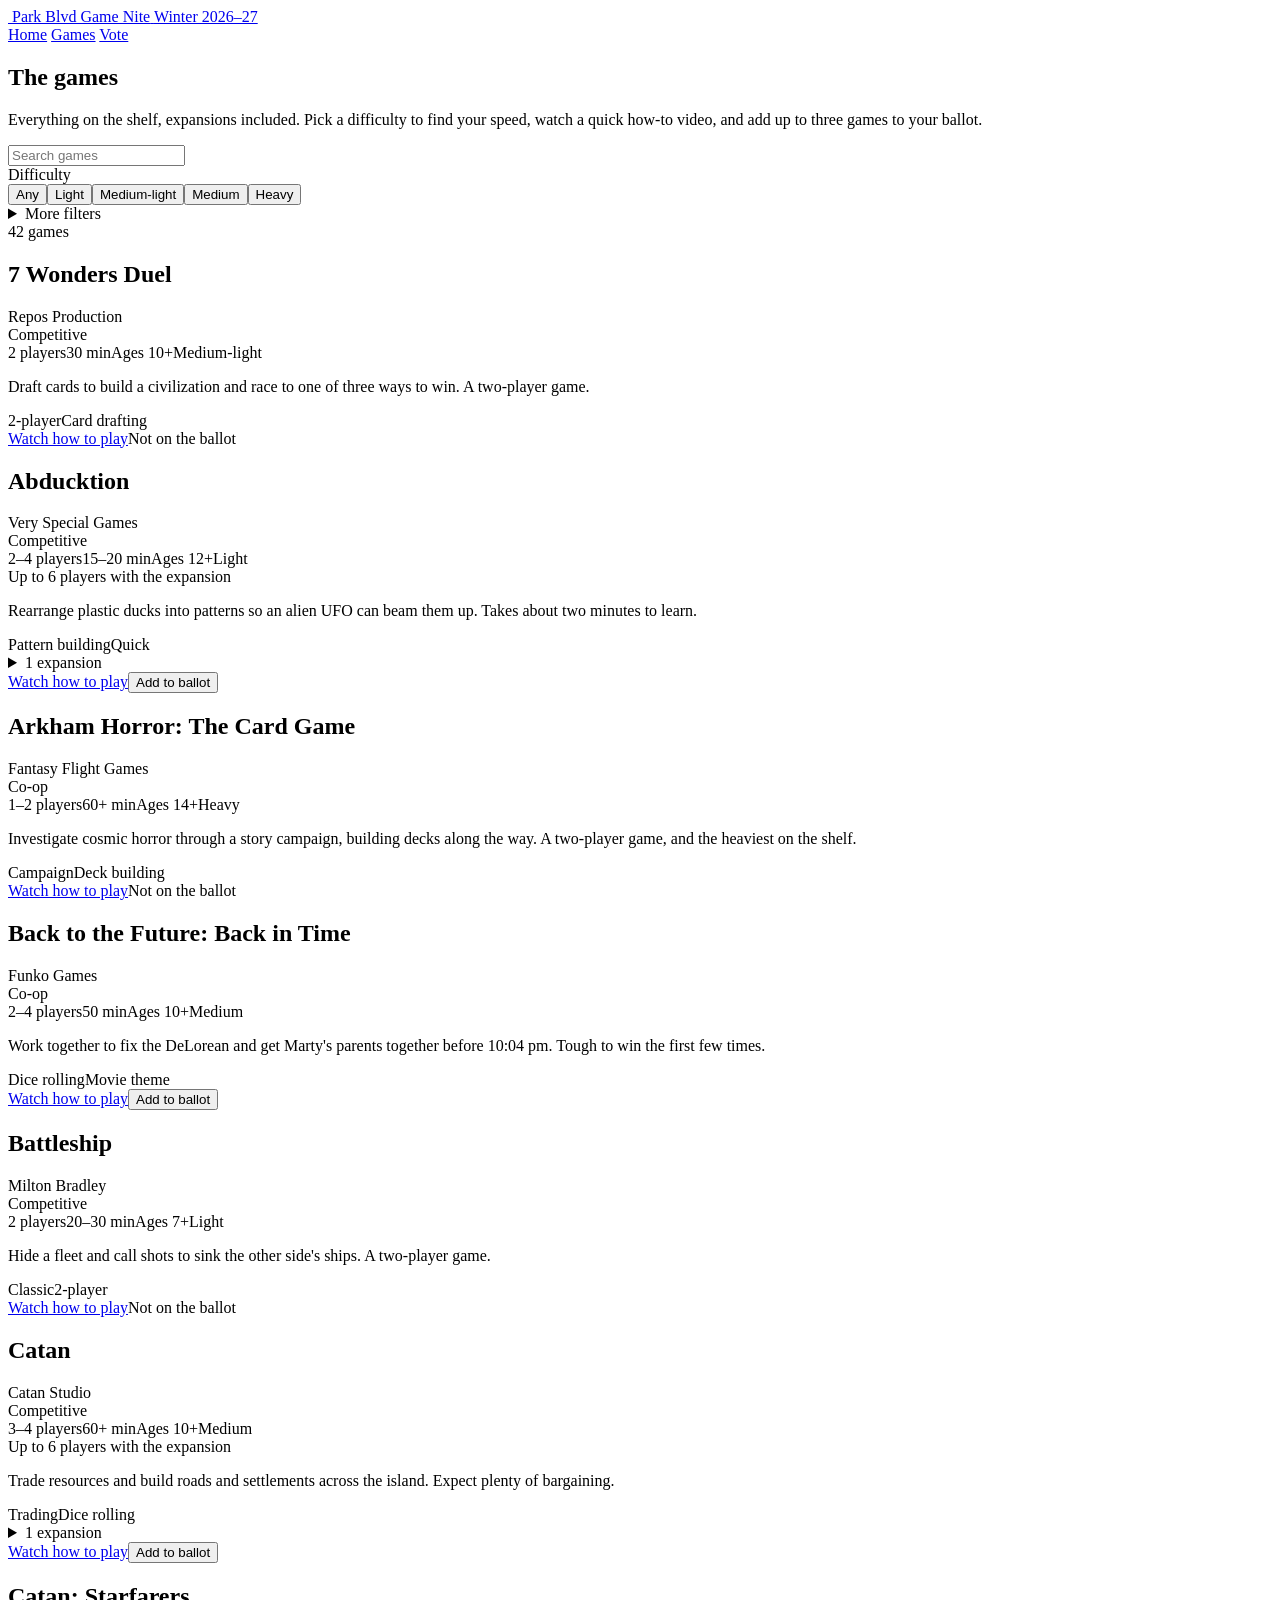
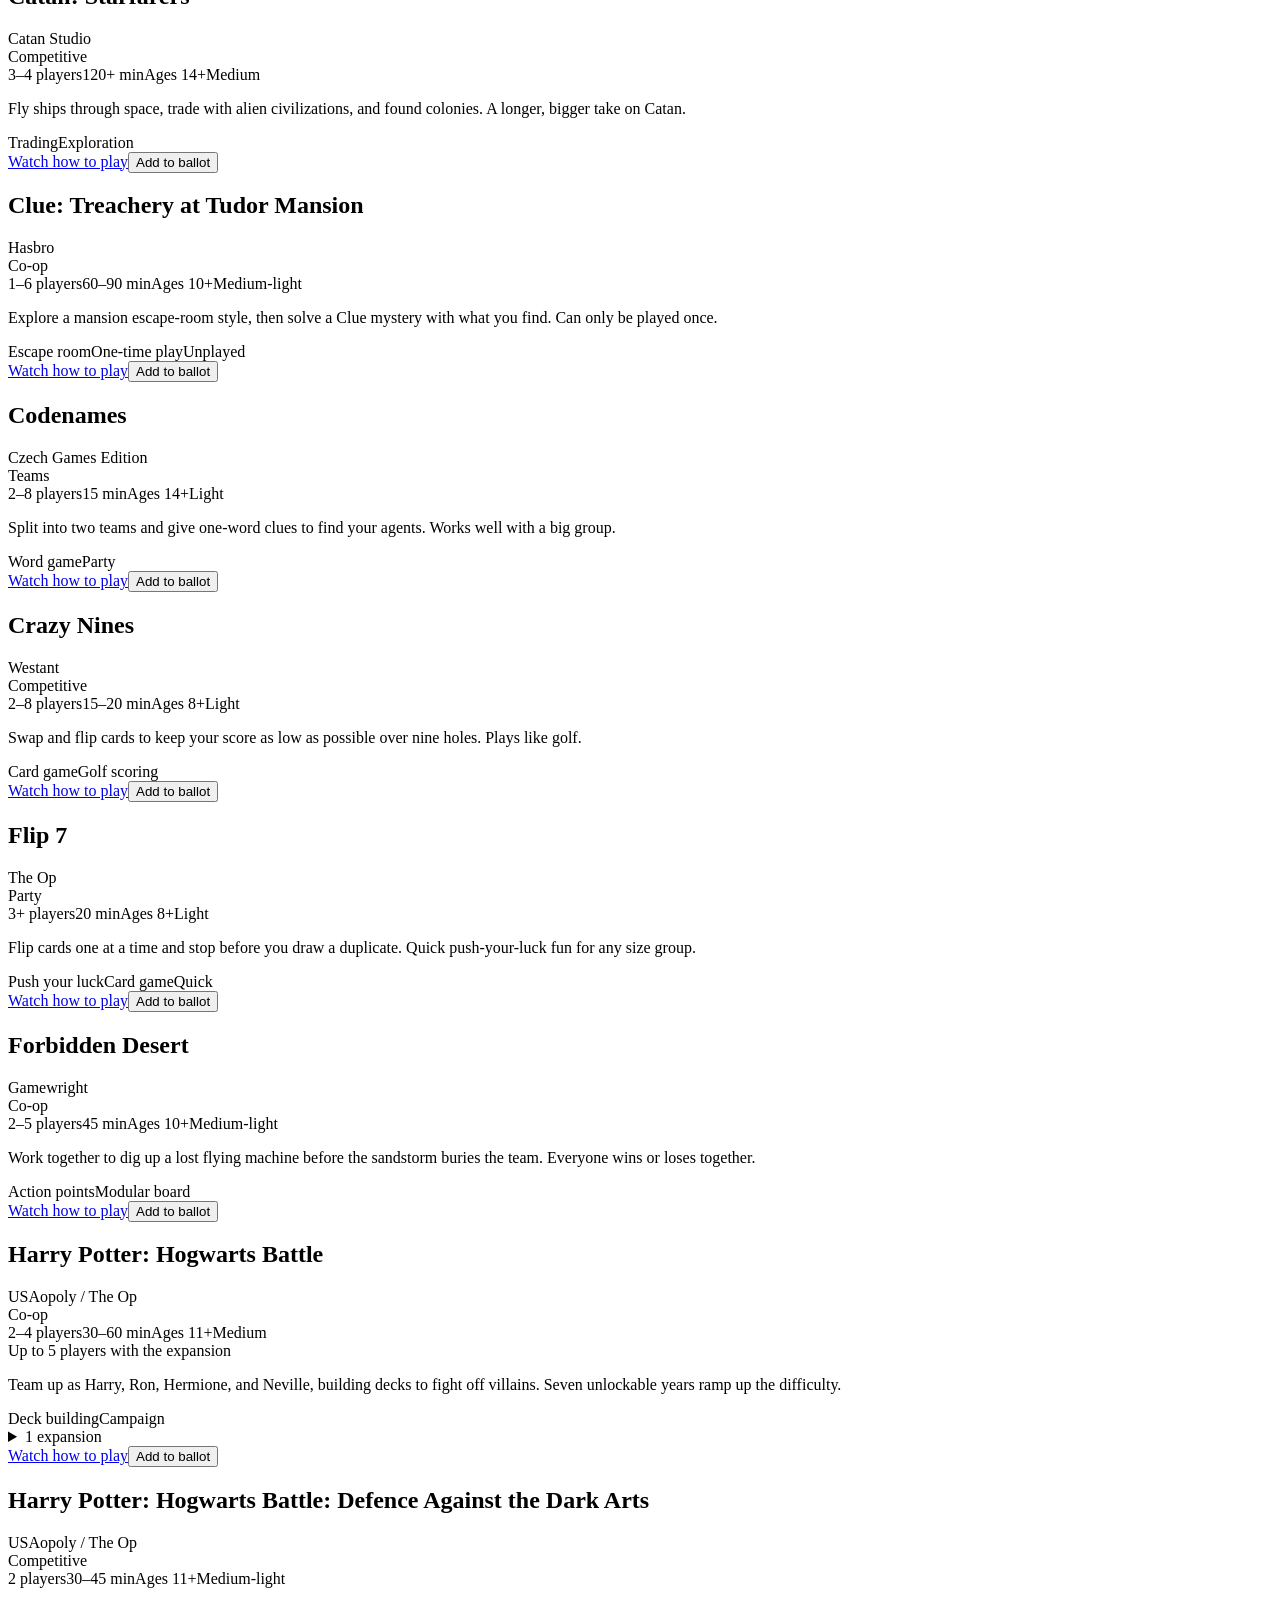
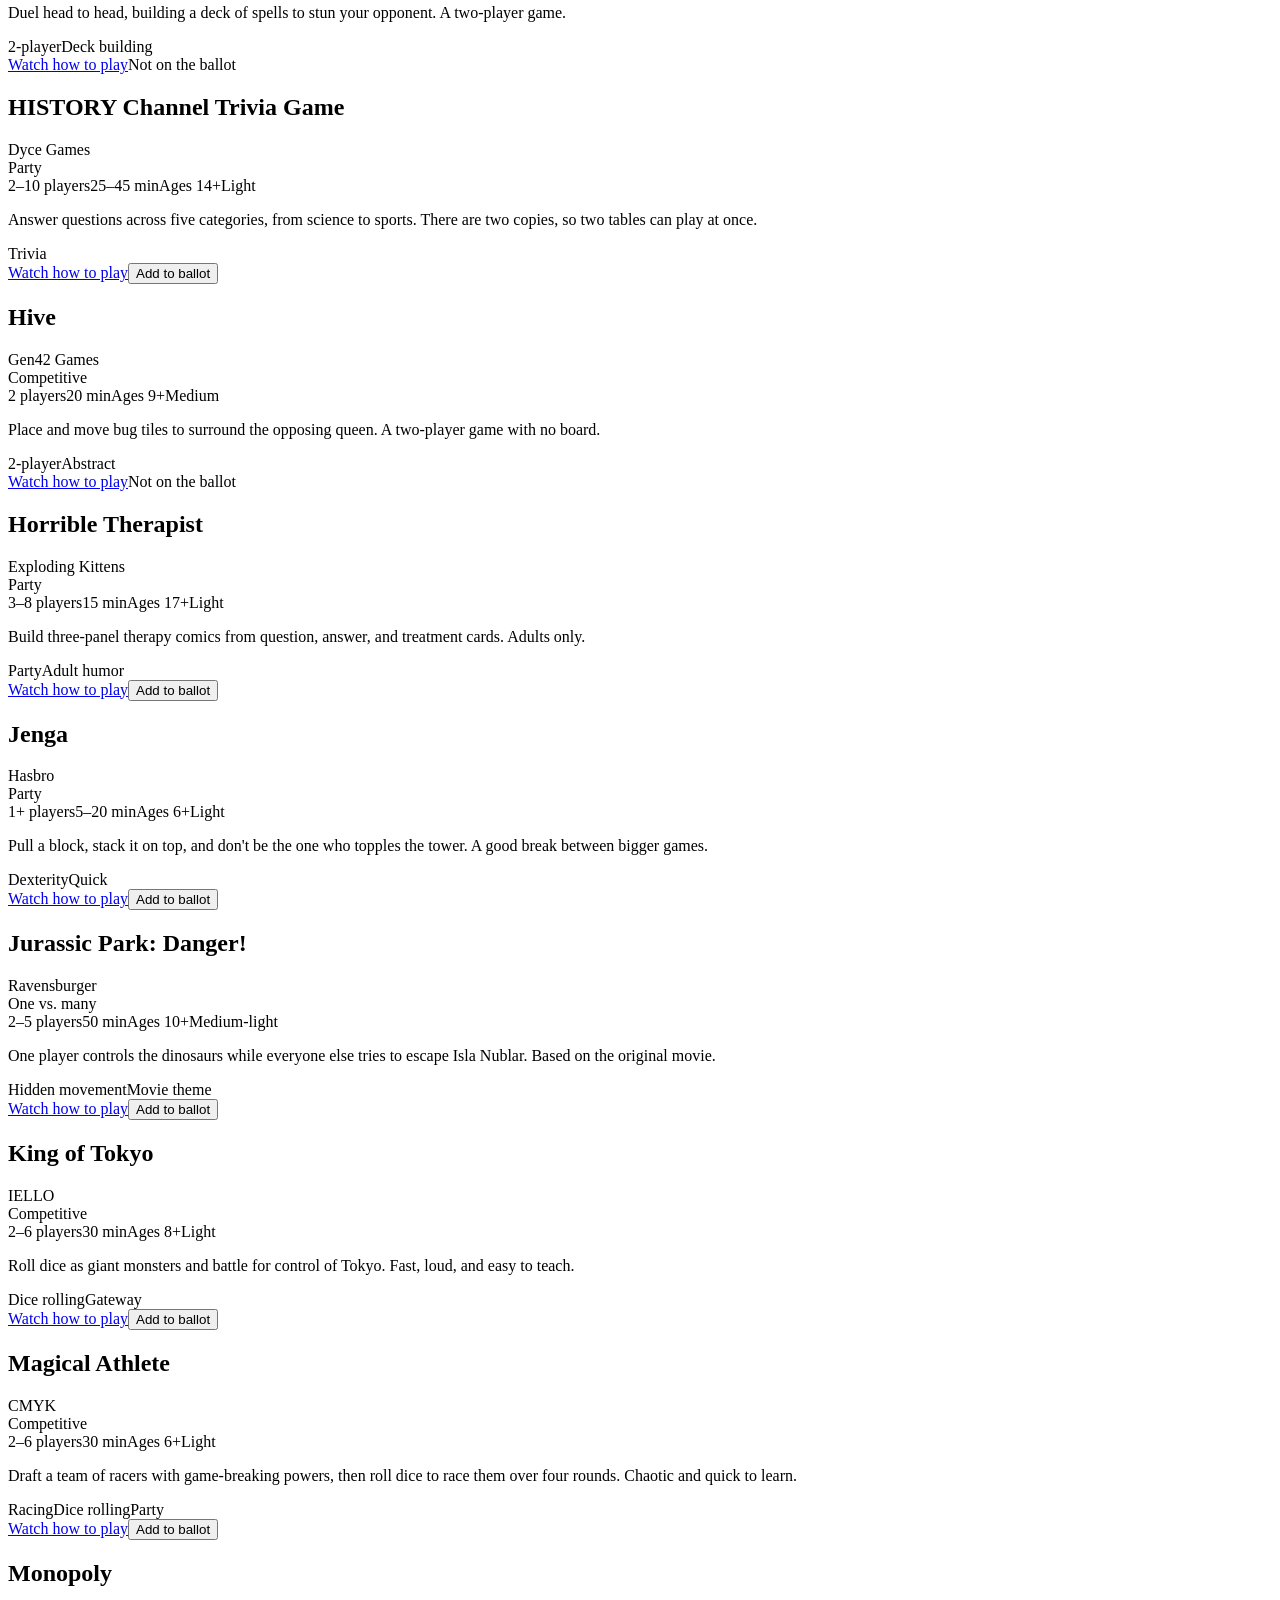
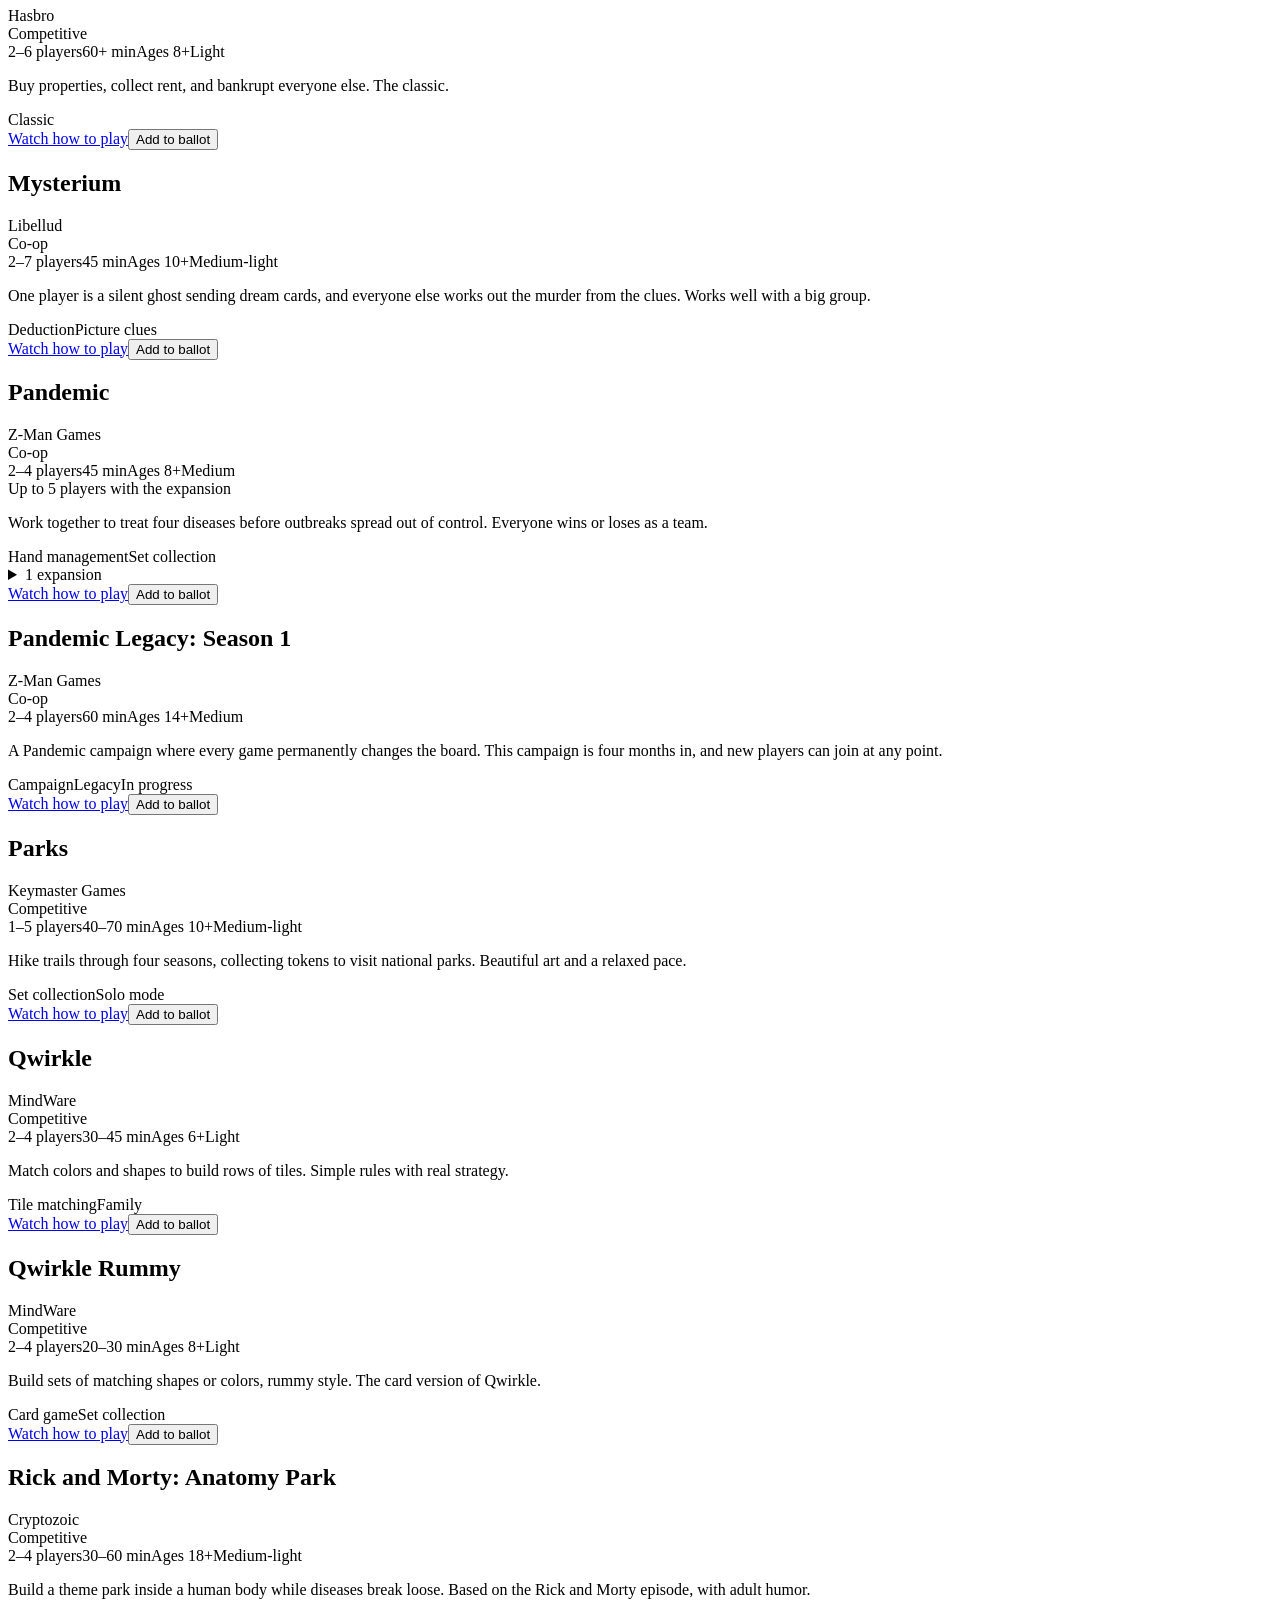
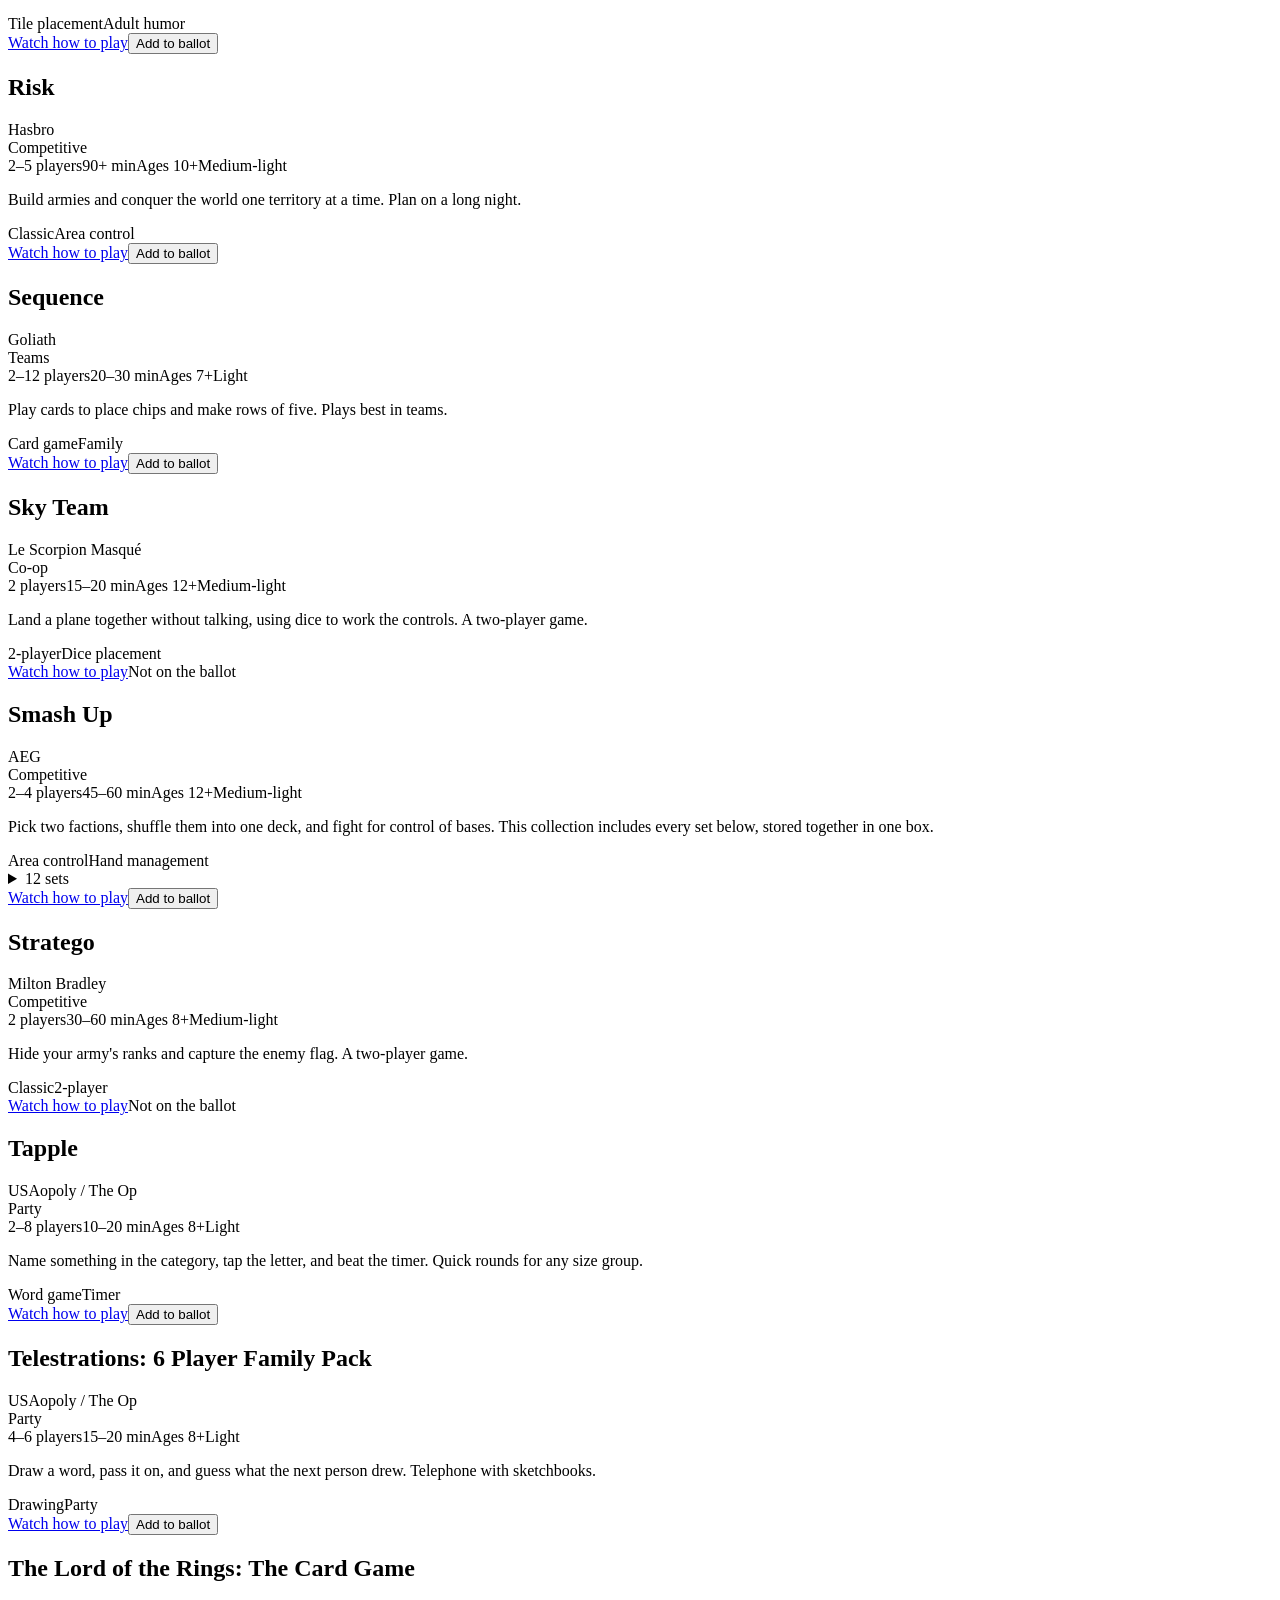
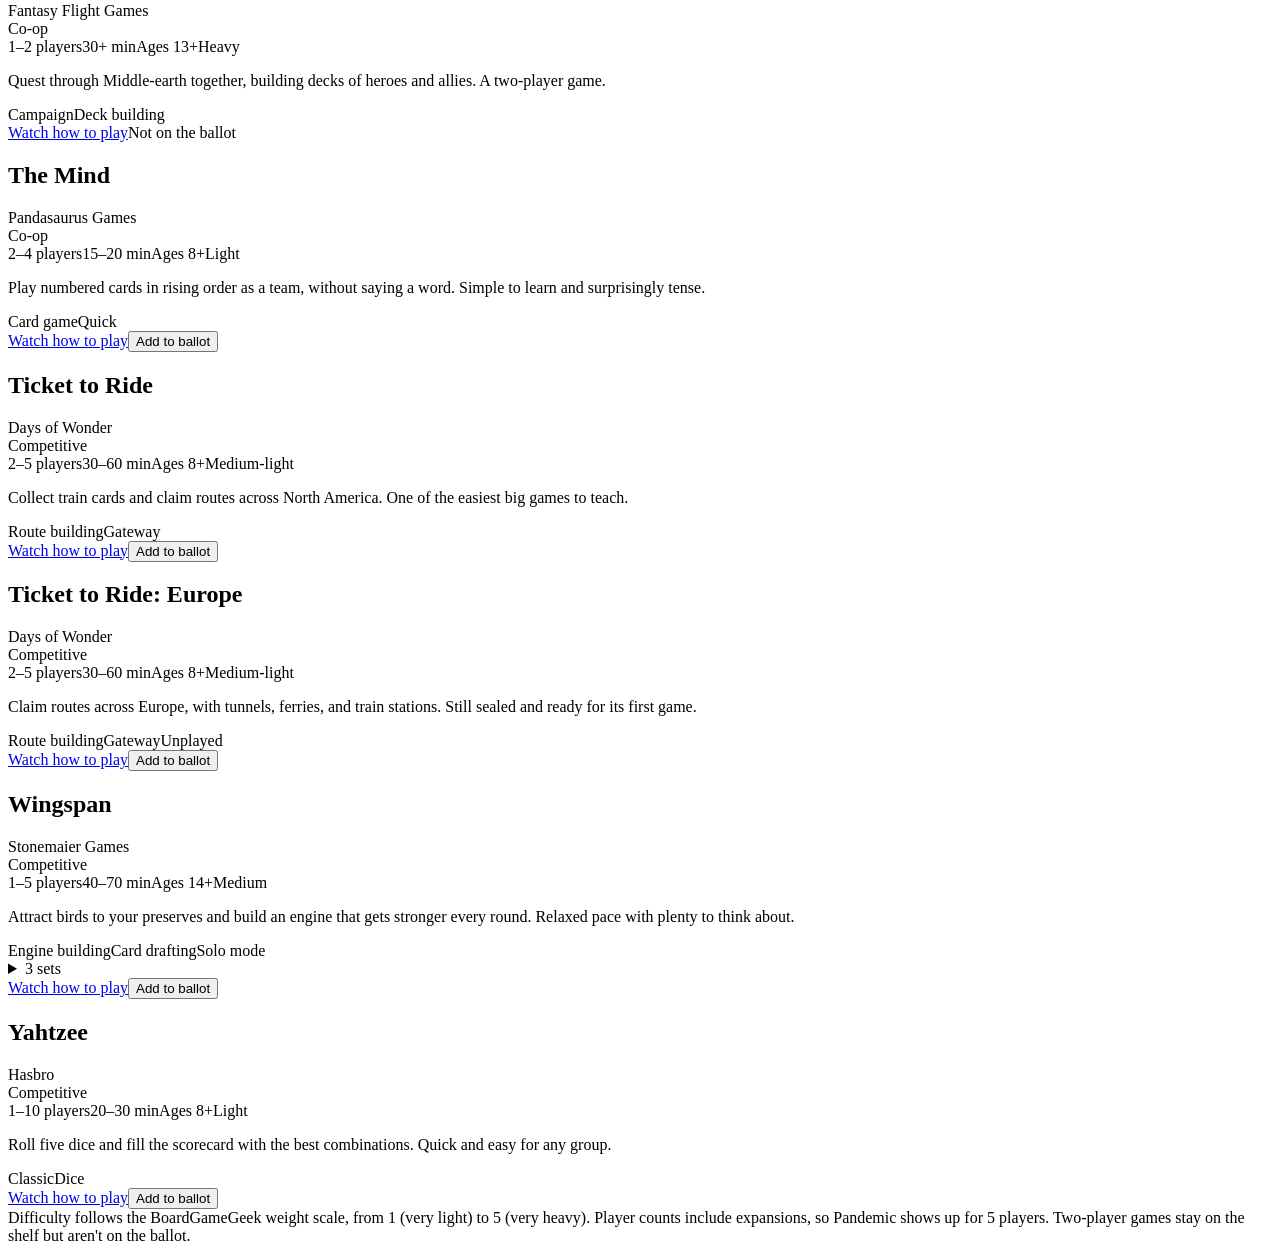
==== site/games.html @ 238a9449 "Initial commit" ====
<!doctype html>
<html lang="en">
<head>
<meta charset="utf-8">
<meta name="viewport" content="width=device-width, initial-scale=1, viewport-fit=cover">
<title>Games · Park Blvd Game Nite</title>
<meta name="description" content="Every game on the shelf, with player counts, play time and how-to videos.">
<meta name="theme-color" content="#3F3A60">
<link rel="icon" href="assets/die.svg" type="image/svg+xml">
</head>
<body>
<header class="masthead">
  <div class="masthead__inner">
    <a class="brand" href="./">
      <img class="brand__mark" src="assets/die.svg" alt="">
      <span class="brand__text">
        <span class="brand__name">Park Blvd Game Nite</span>
        <span class="brand__season" data-season></span>
      </span>
    </a>
    <nav class="tabs" aria-label="Pages">
      <a class="tab" href="./">Home</a>
      <a class="tab" href="games.html" aria-current="page">Games</a>
      <a class="tab" href="vote.html">Vote</a>
    </nav>
  </div>
</header>
<main class="main">
  <section class="intro">
    <h1>The games</h1>
    <p class="lede">Everything on the shelf, expansions included. Pick a difficulty to find your speed, watch a quick how-to video, and add up to three games to your ballot.</p>
  </section>

  <section class="filters" aria-label="Filters">
    <input id="q" type="search" placeholder="Search games" aria-label="Search games" autocomplete="off">
    <div class="chip-group">
      <span class="eyebrow">Difficulty</span>
      <div class="chip-wrap" id="fWeight"></div>
    </div>
    <details class="more" id="more">
      <summary id="moreLabel">More filters</summary>
      <div class="more__body">
        <div class="chip-group"><span class="eyebrow">Players</span><div class="chip-wrap" id="fPlayers"></div></div>
        <div class="chip-group"><span class="eyebrow">Time</span><div class="chip-wrap" id="fTime"></div></div>
        <div class="chip-group"><span class="eyebrow">Style</span><div class="chip-wrap" id="fStyle"></div></div>
      </div>
    </details>
    <div class="count-row">
      <span class="count" id="count" aria-live="polite"></span>
      <button type="button" class="text-link" id="clear" hidden>Clear filters</button>
    </div>
  </section>

  <section class="list" id="list" aria-label="Games"><p class="empty">Loading the shelf…</p></section>

  <footer class="foot">Difficulty follows the BoardGameGeek weight scale, from 1 (very light) to 5 (very heavy). Player counts include expansions, so Pandemic shows up for 5 players. Two-player games stay on the shelf but aren't on the ballot.</footer>
</main>
<div class="tray" id="tray" hidden>
  <div class="tray__inner">
    <span class="tray__text" id="trayText"></span>
    <a class="btn btn--small" href="vote.html">Finish ballot</a>
  </div>
</div>
<script src="assets/config.js"></script>
<script src="assets/common.js"></script>
<script src="assets/games.js"></script>
</body>
</html>
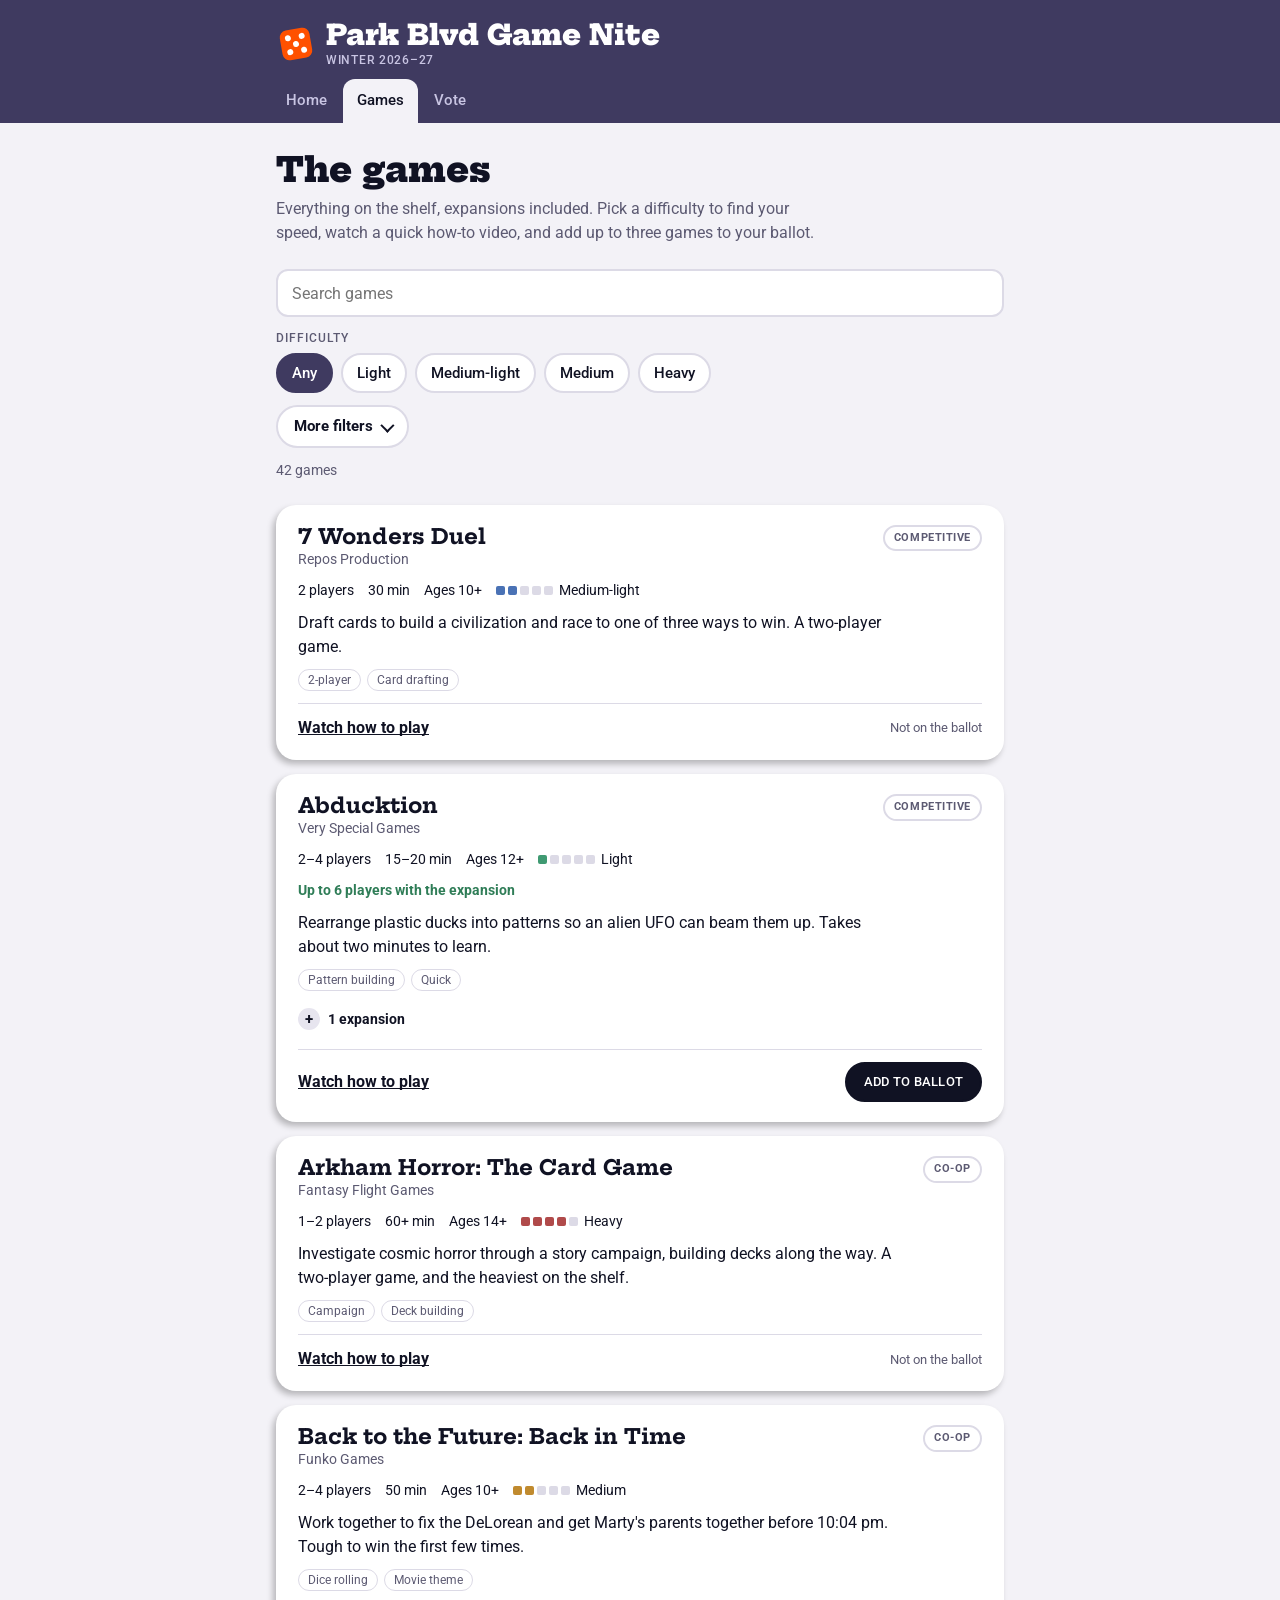
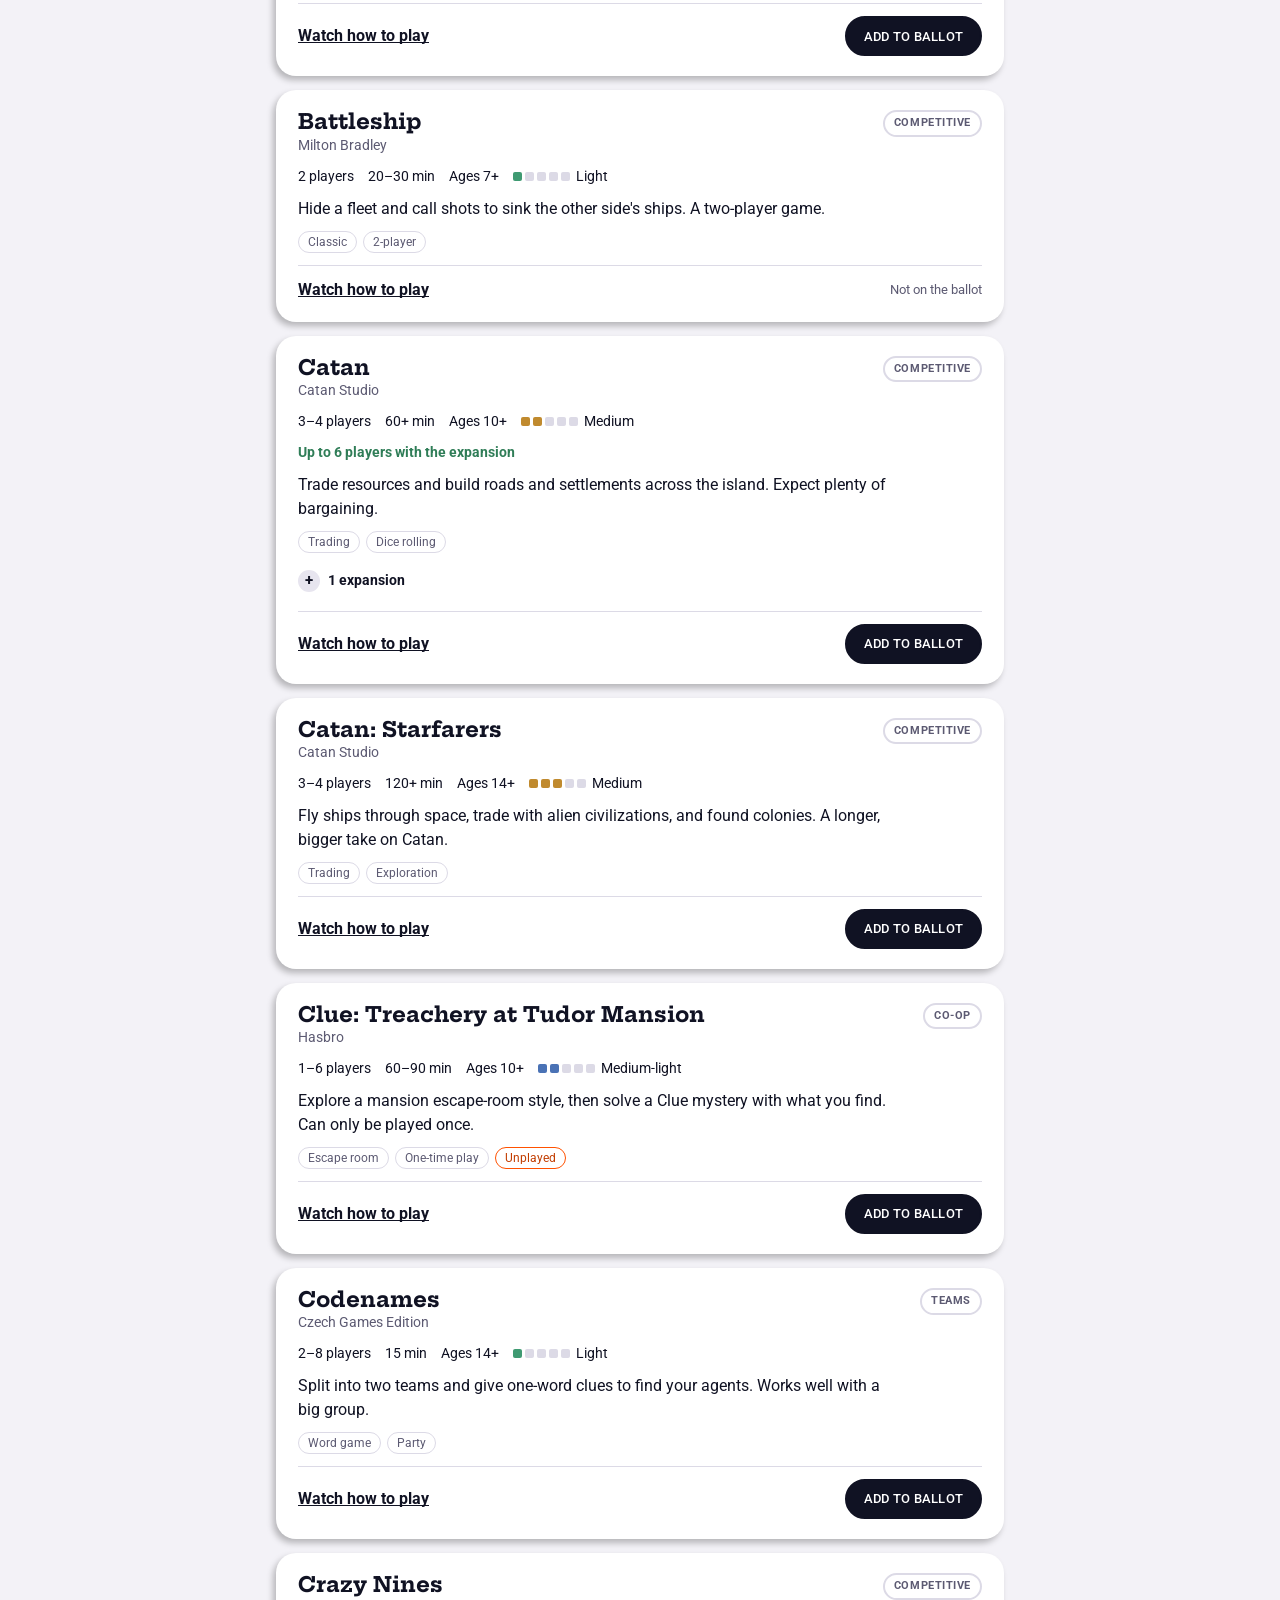
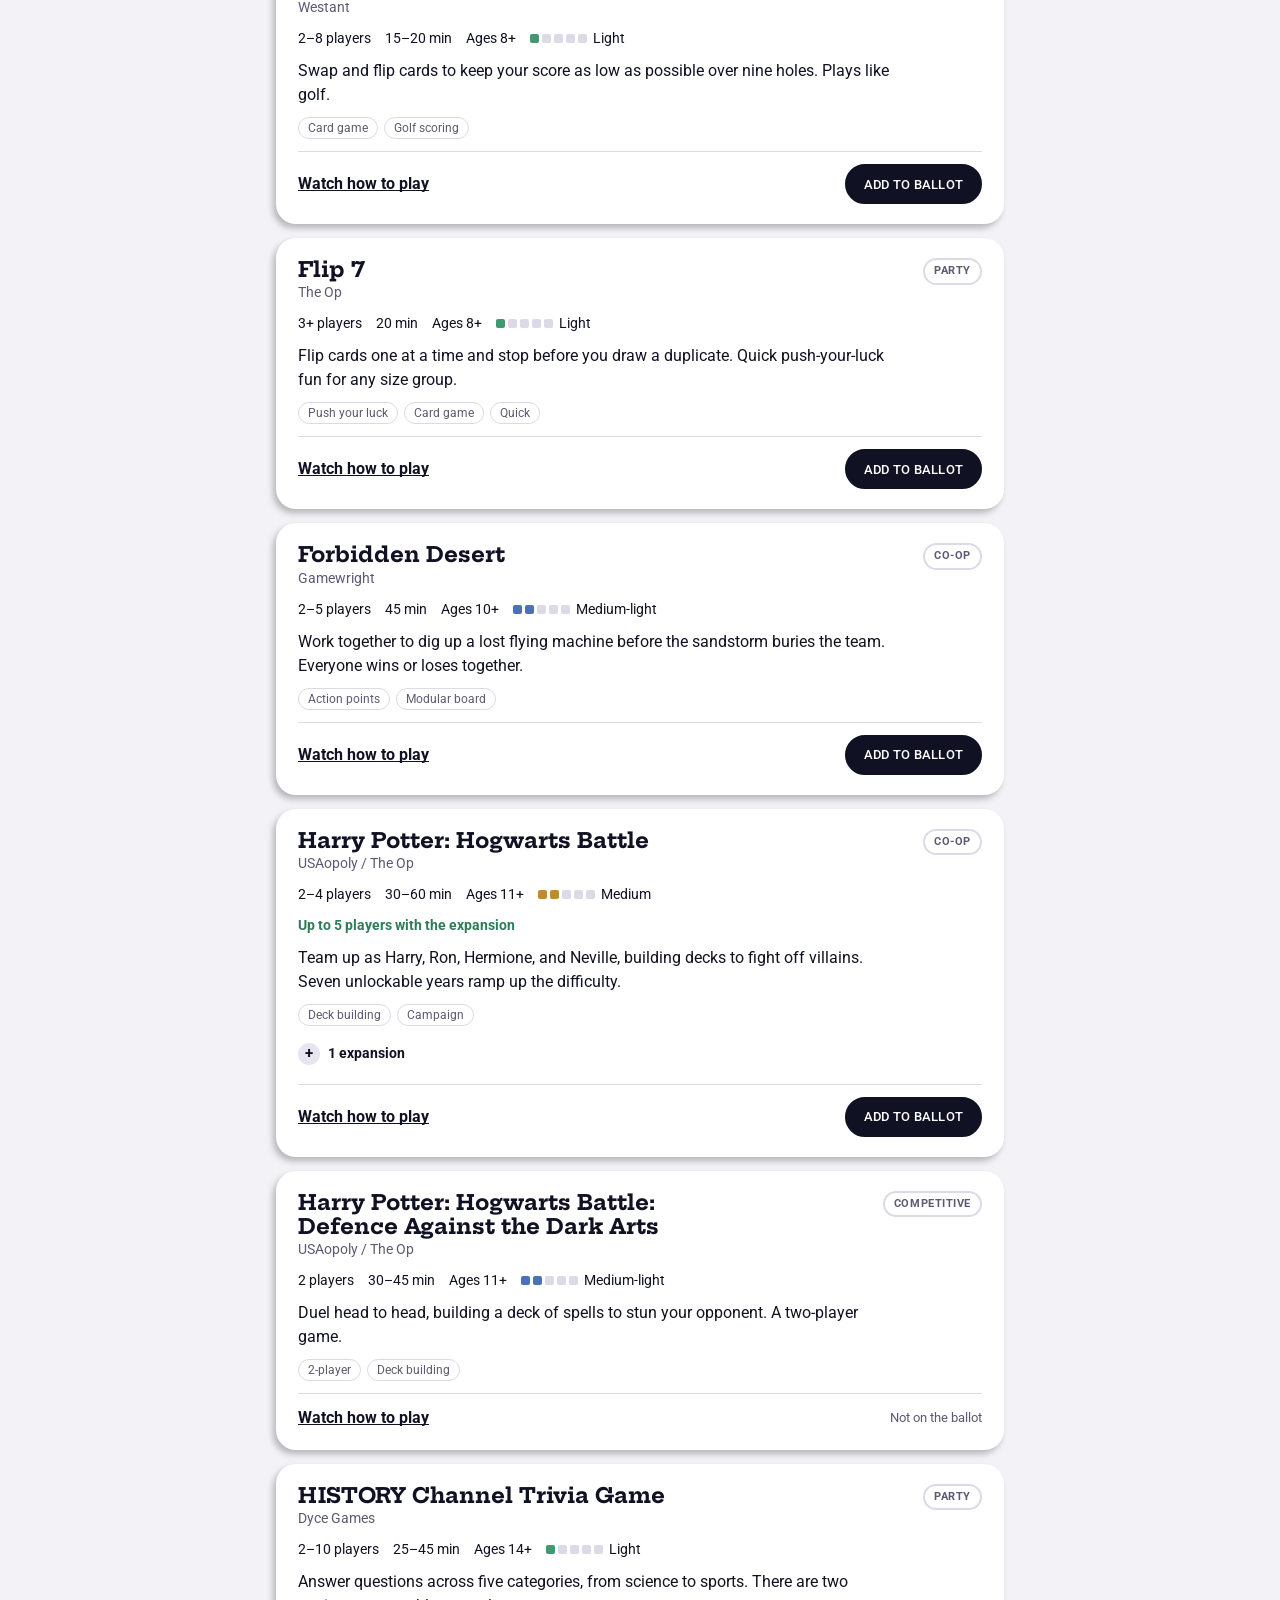
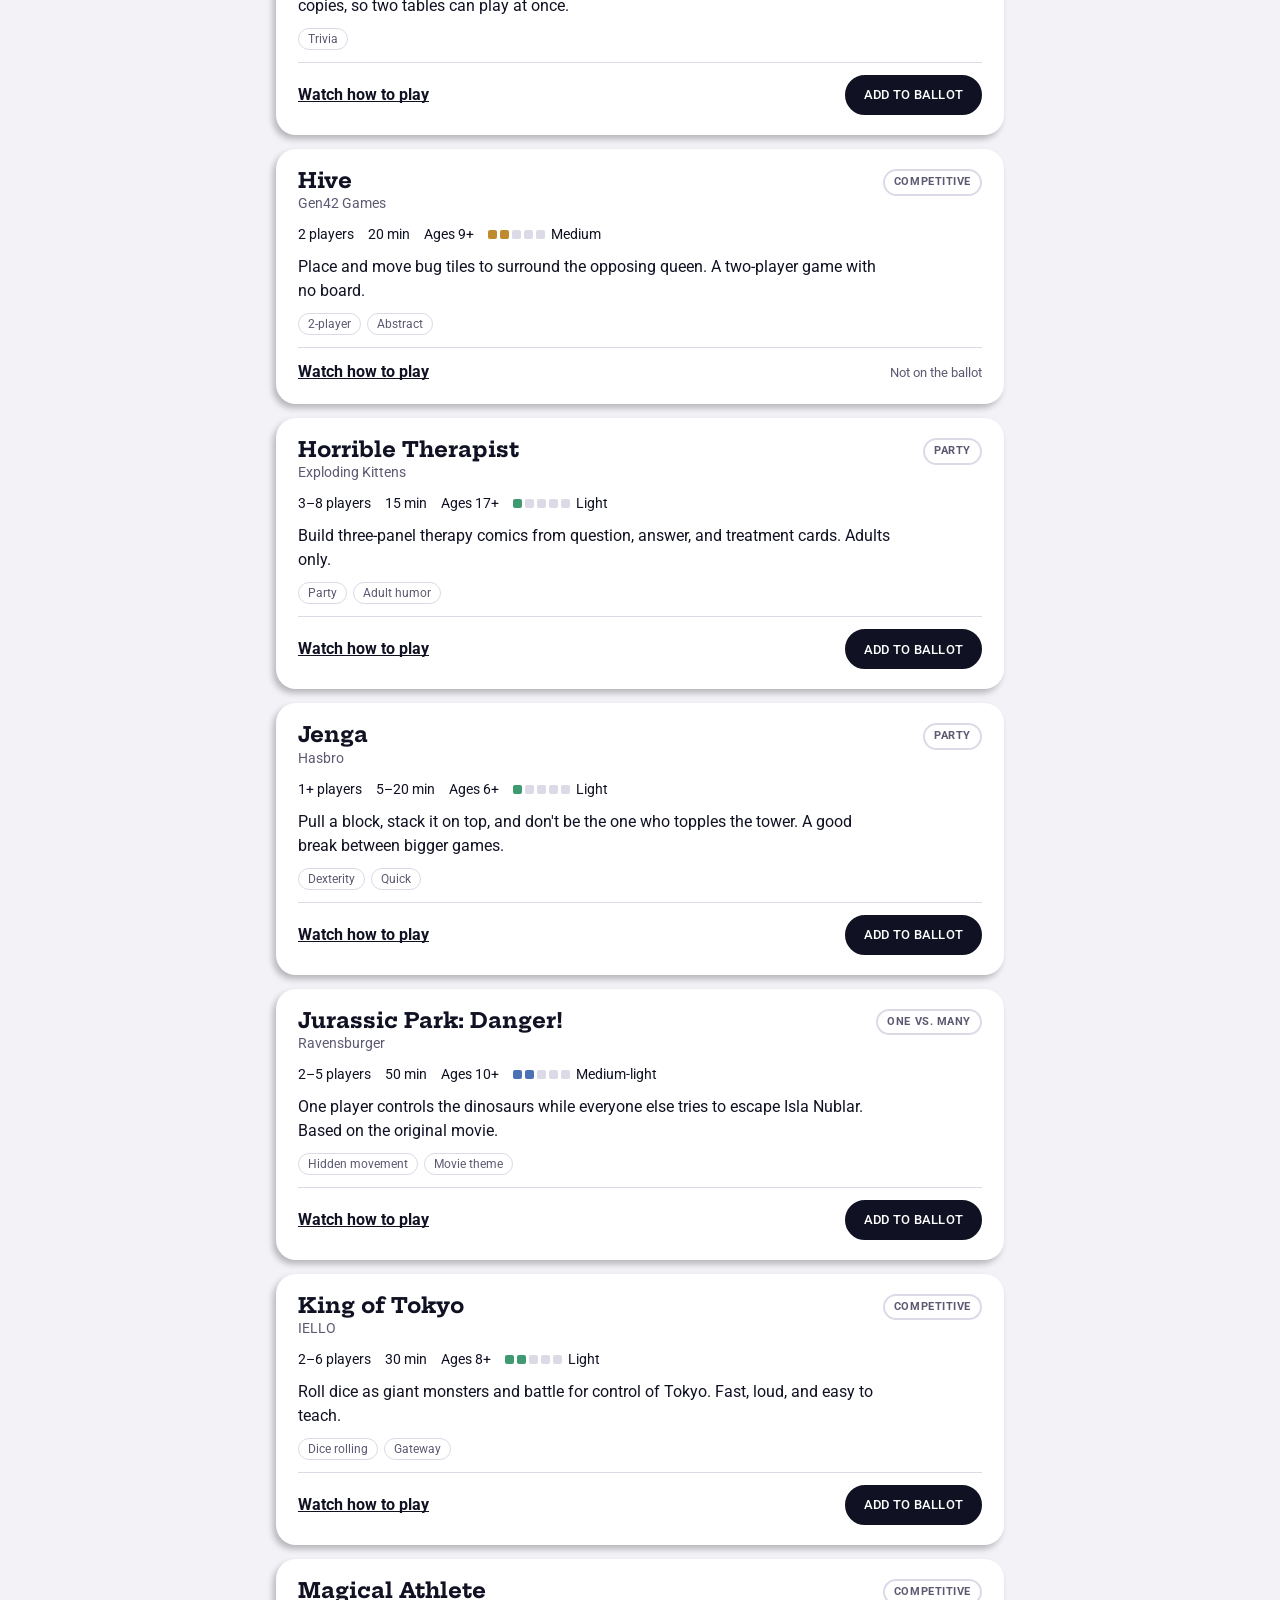
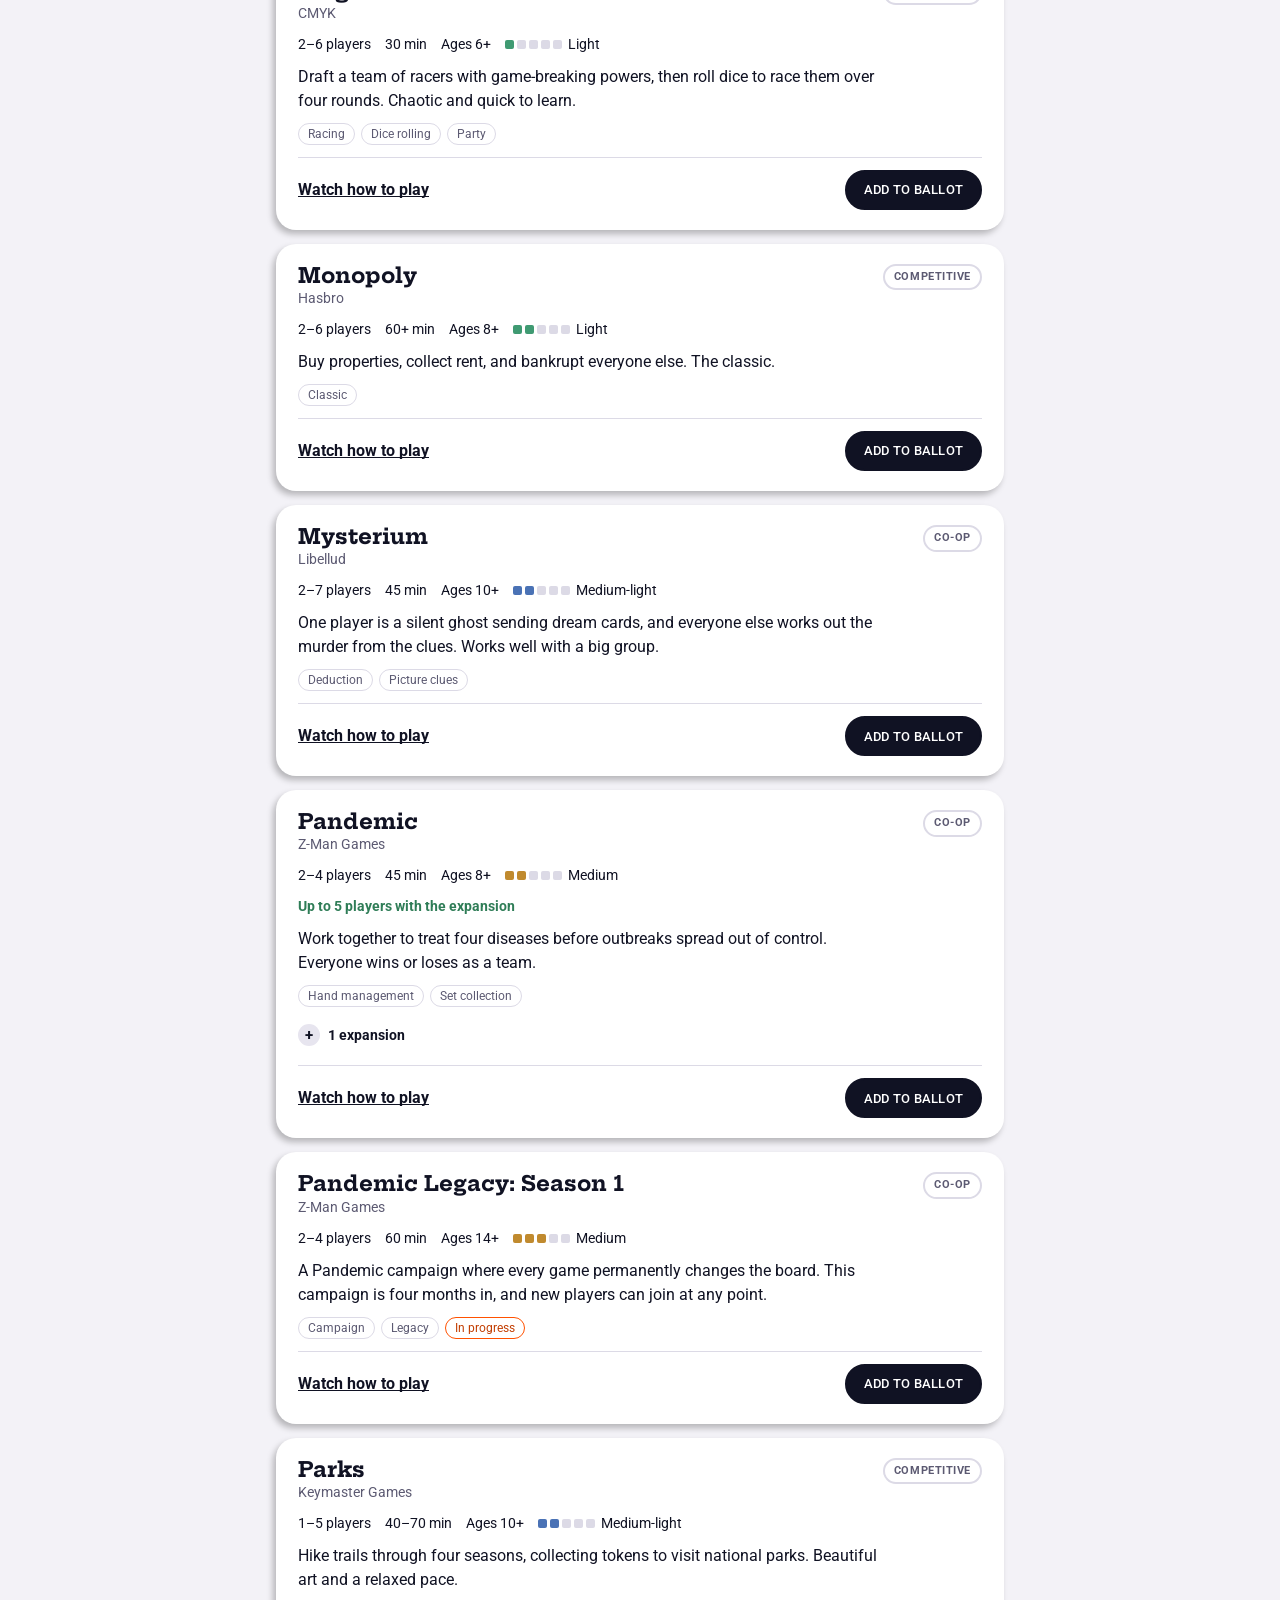
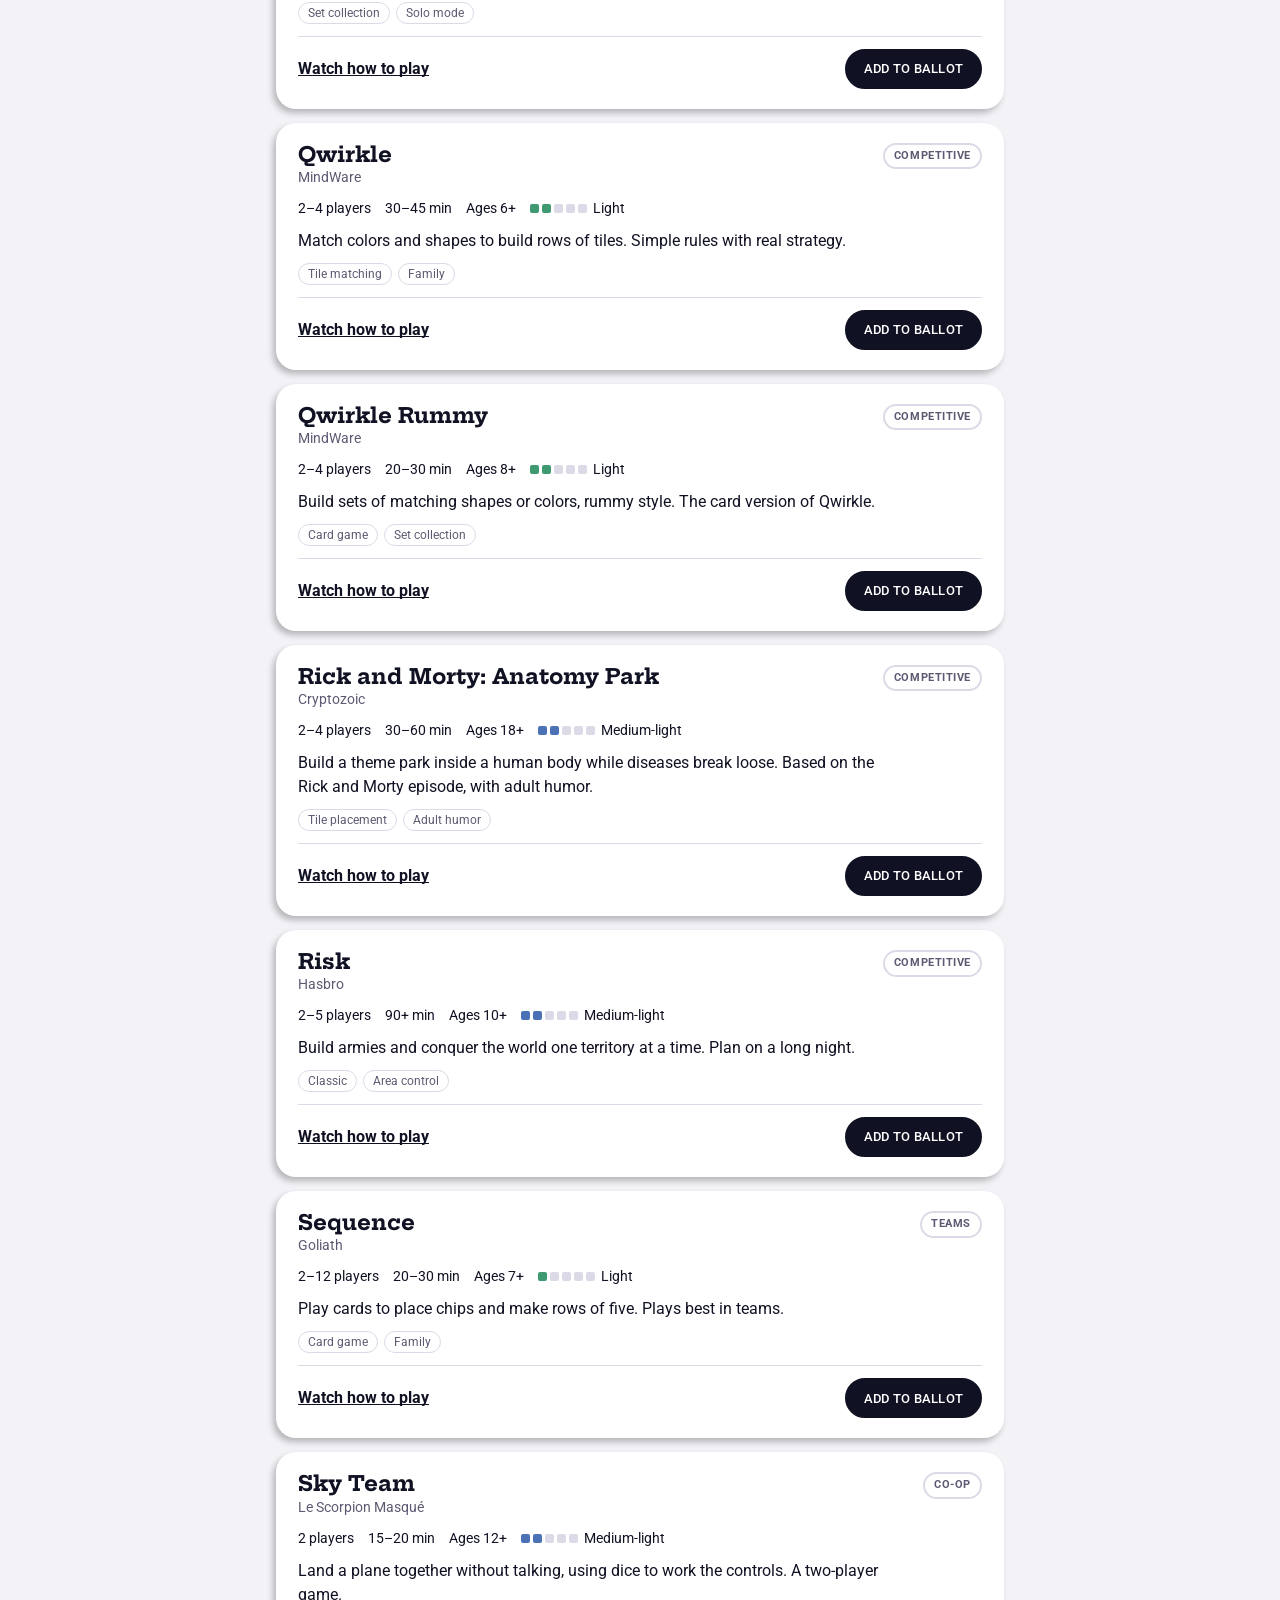
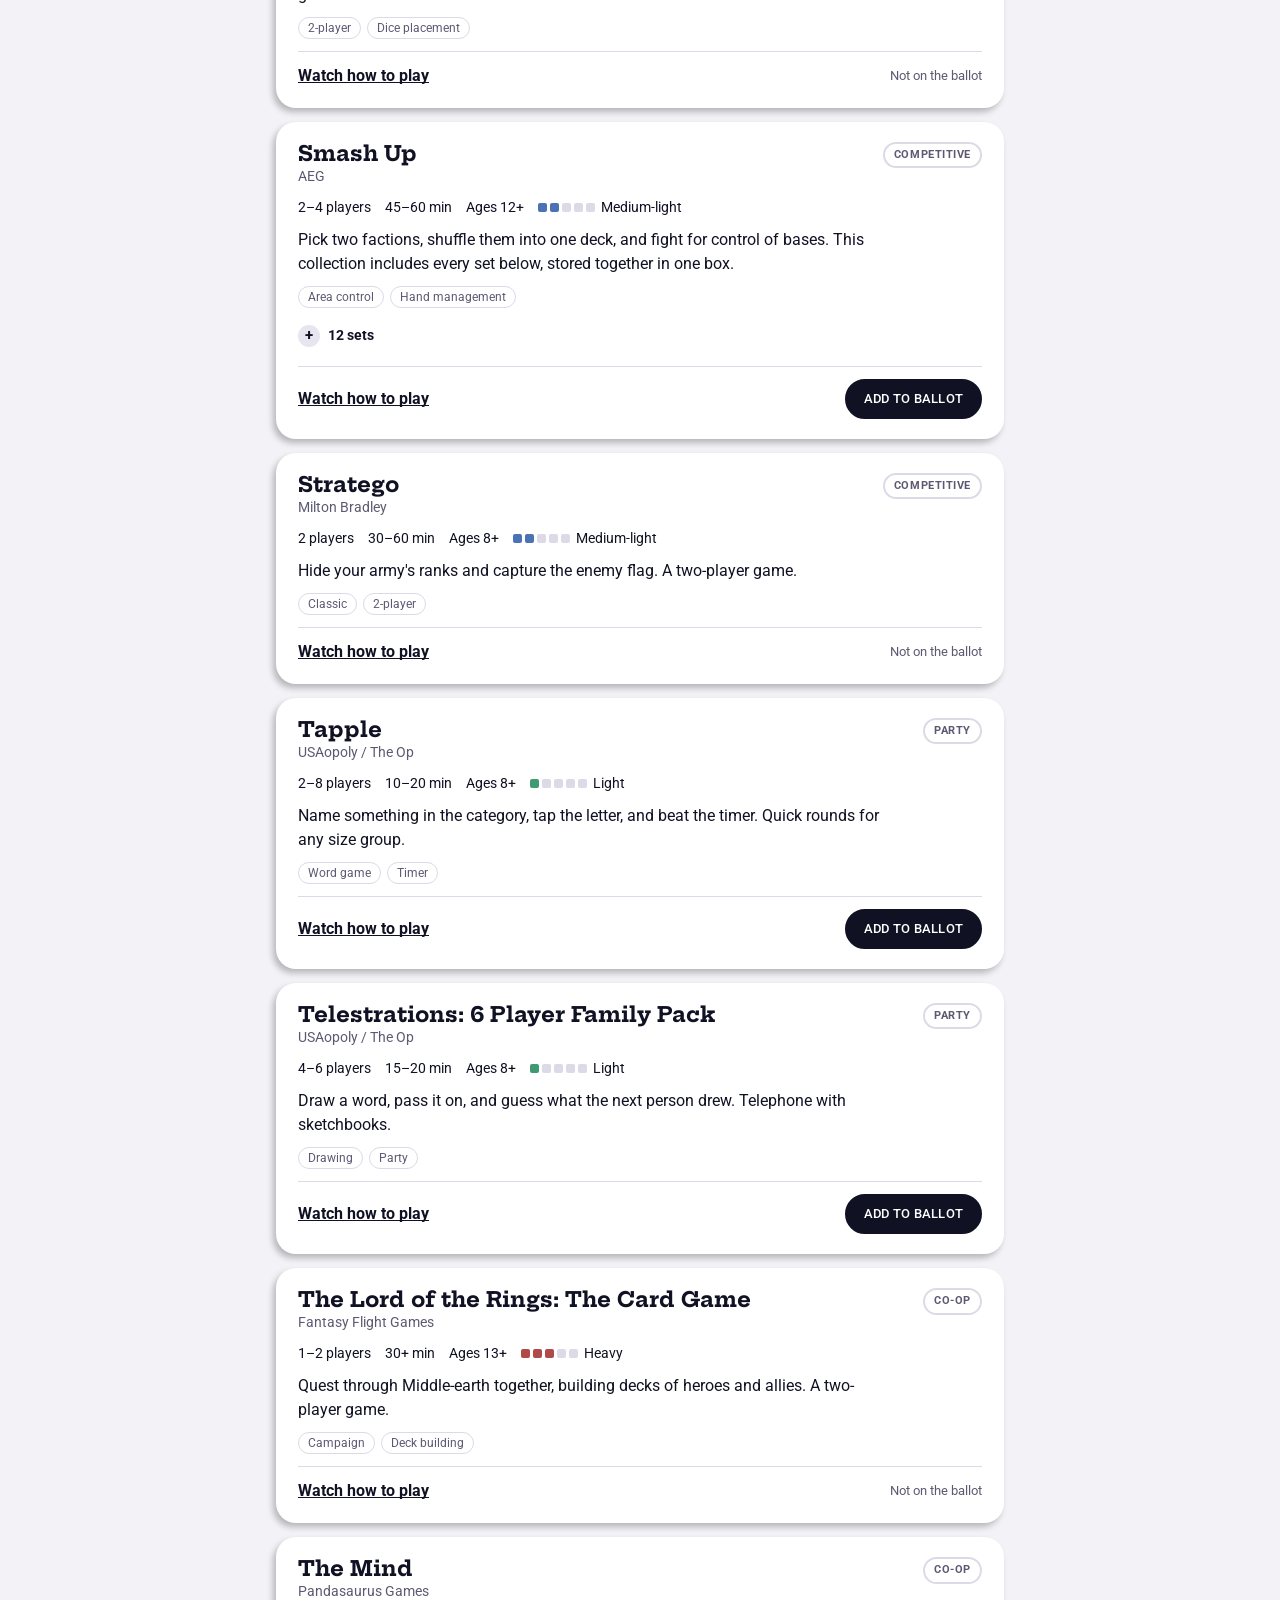
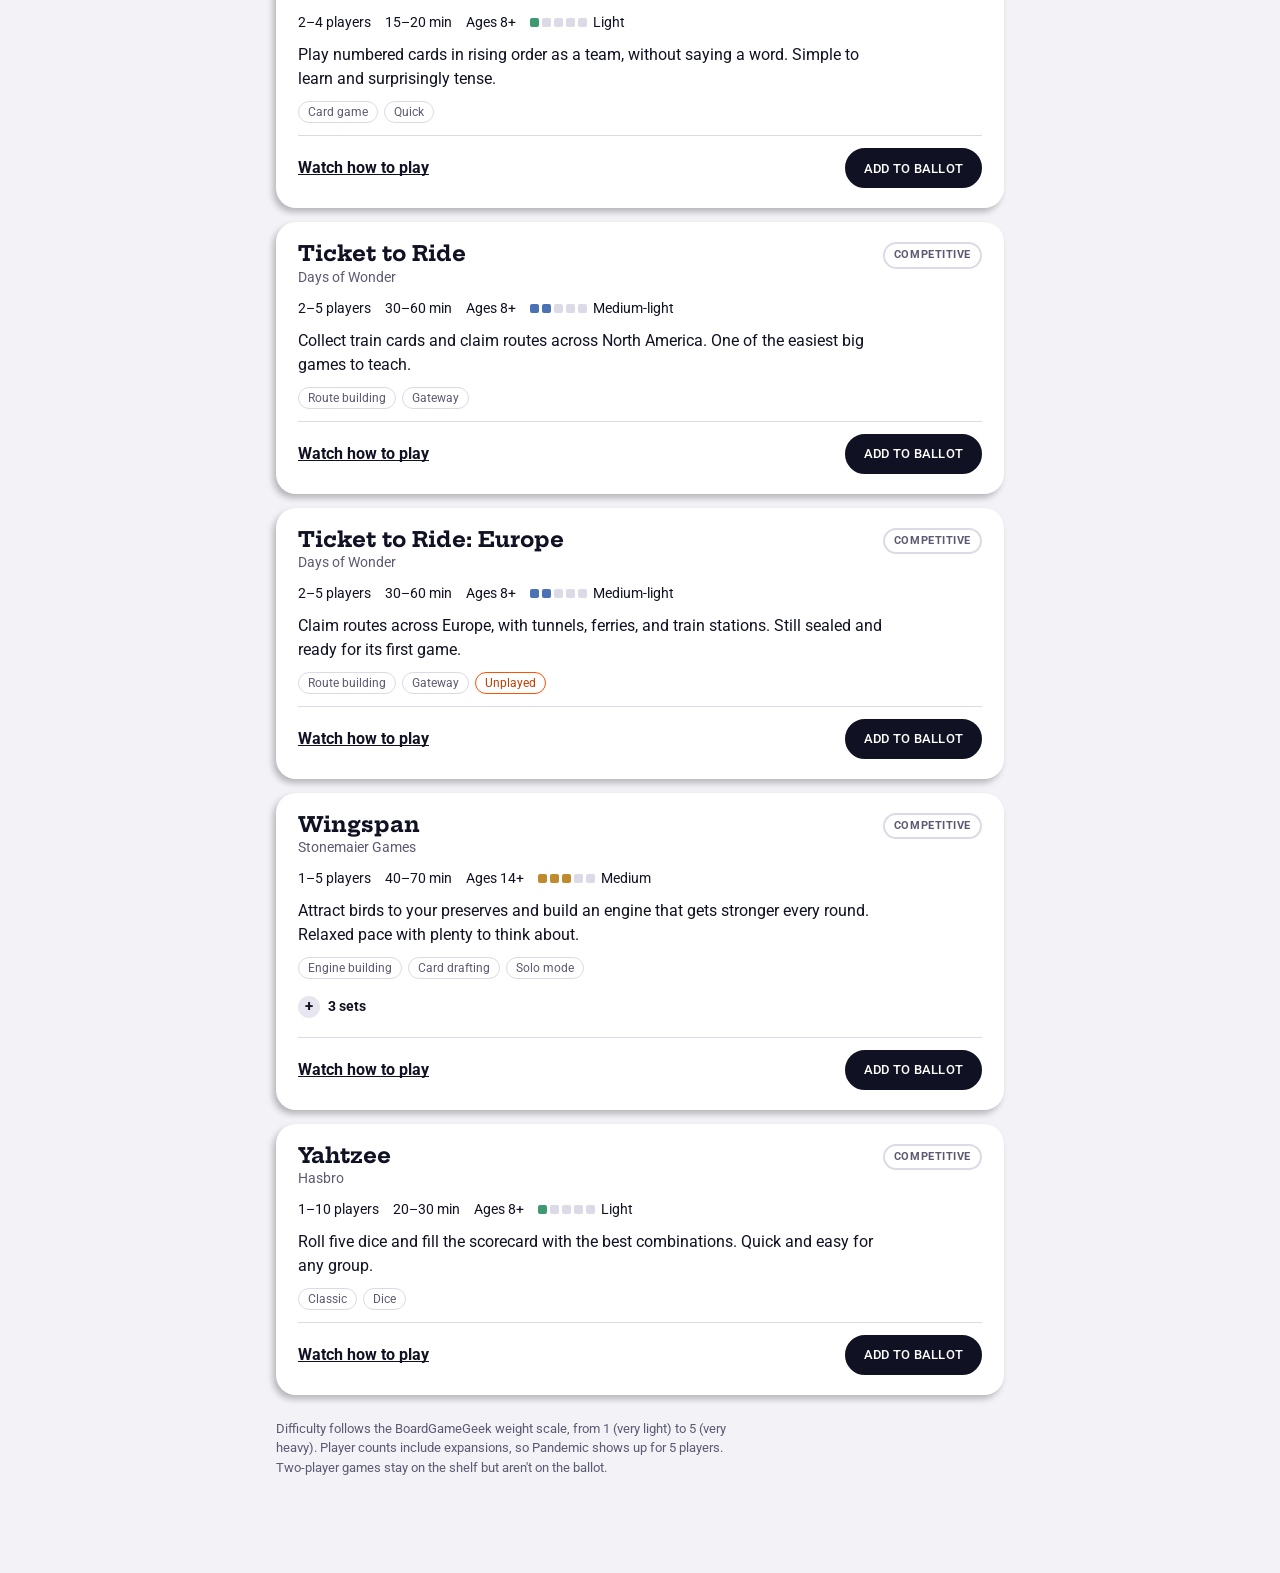
==== commit a0ec03e4: "Add styling" ====
--- a/site/games.html
+++ b/site/games.html
@@ -7,6 +7,10 @@
 <meta name="description" content="Every game on the shelf, with player counts, play time and how-to videos.">
 <meta name="theme-color" content="#3F3A60">
 <link rel="icon" href="assets/die.svg" type="image/svg+xml">
+<link rel="preconnect" href="https://fonts.googleapis.com">
+<link rel="preconnect" href="https://fonts.gstatic.com" crossorigin>
+<link rel="stylesheet" href="https://fonts.googleapis.com/css2?family=Hepta+Slab:wght@700;800&family=Roboto:wght@400;500;700&display=swap">
+<link rel="stylesheet" href="assets/styles.css">
 </head>
 <body>
 <header class="masthead">
--- a/site/assets/styles.css
+++ b/site/assets/styles.css
@@ -0,0 +1,360 @@
+/* Park Blvd Game Nite
+   Colors loosely based on BoardGameGeek. Buttons, links and cards match the CL site. */
+:root {
+  --page: #F3F2F7;
+  --surface: #FFFFFF;
+  --ink: #101223;
+  --muted: #5C5A72;
+  --line: #DCDAE6;
+  --band: #3F3A60;
+  --band-ink: #FFFFFF;
+  --band-muted: #C9C5E3;
+  --orange: #FF5100;
+  --orange-text: #C23D00;
+  --orange-soft: #FFE6DA;
+  --chip-on: #3F3A60;
+  --chip-on-ink: #FFFFFF;
+  --icon-btn: #7C7E8A;
+  --icon-btn-hover: #6B6D7A;
+  --bar: #3F3A60;
+  --bar-track: #E7E5EF;
+  --good: #2F7D57;
+  --good-soft: #E1F2E8;
+  --pip-off: #DCDAE6;
+  --w1: #3F9A72; --w2: #4A72B5; --w3: #C08A2E; --w4: #B04A4A;
+  --shadow: -3px 4px 6px 0px rgba(0, 0, 0, 0.25);
+
+  --display: "Hepta Slab", Rockwell, "Roboto Slab", Georgia, serif;
+  --body: Roboto, "Helvetica Neue", Arial, sans-serif;
+}
+@media (prefers-color-scheme: dark) {
+  :root:not([data-theme="light"]) {
+    --page: #121120; --surface: #1C1A2E; --ink: #ECEAF5; --muted: #A4A1BC; --line: #302D48;
+    --band: #26223F; --band-ink: #FFFFFF; --band-muted: #AFAAD2;
+    --orange: #FF6A26; --orange-text: #FF8F5C; --orange-soft: #3A2116;
+    --chip-on: #6D64B0; --chip-on-ink: #FFFFFF;
+    --icon-btn: #6C6E7C; --icon-btn-hover: #82848F;
+    --bar: #8F86D6; --bar-track: #2A2742; --good: #6CC79A; --good-soft: #17301F; --pip-off: #34304D;
+    --w1: #6CC29C; --w2: #7EA6E2; --w3: #E2B25A; --w4: #E07C7C;
+    --shadow: -3px 4px 6px 0px rgba(0, 0, 0, 0.55);
+    color-scheme: dark;
+  }
+}
+:root[data-theme="dark"] {
+  --page: #121120; --surface: #1C1A2E; --ink: #ECEAF5; --muted: #A4A1BC; --line: #302D48;
+  --band: #26223F; --band-ink: #FFFFFF; --band-muted: #AFAAD2;
+  --orange: #FF6A26; --orange-text: #FF8F5C; --orange-soft: #3A2116;
+  --chip-on: #6D64B0; --chip-on-ink: #FFFFFF;
+  --icon-btn: #6C6E7C; --icon-btn-hover: #82848F;
+  --bar: #8F86D6; --bar-track: #2A2742; --good: #6CC79A; --good-soft: #17301F; --pip-off: #34304D;
+  --w1: #6CC29C; --w2: #7EA6E2; --w3: #E2B25A; --w4: #E07C7C;
+  --shadow: -3px 4px 6px 0px rgba(0, 0, 0, 0.55);
+  color-scheme: dark;
+}
+
+* { box-sizing: border-box; }
+html { -webkit-text-size-adjust: 100%; }
+body {
+  margin: 0; background: var(--page); color: var(--ink);
+  font-family: var(--body); font-size: 16px; line-height: 1.5;
+  -webkit-tap-highlight-color: transparent;
+}
+body::before { content: ""; position: fixed; inset: 0 0 auto; height: env(safe-area-inset-top, 0px); z-index: 10; background: var(--band); }
+[hidden] { display: none !important; }
+a { color: inherit; }
+img { max-width: 100%; }
+
+/* Masthead */
+.masthead { background: var(--band); color: var(--band-ink); }
+.masthead__inner, .main {
+  max-width: 760px; margin: 0 auto;
+  padding-left: max(16px, env(safe-area-inset-left, 0px));
+  padding-right: max(16px, env(safe-area-inset-right, 0px));
+}
+.masthead__inner { padding-block: 14px 0; display: flex; flex-direction: column; gap: 10px; }
+.brand { display: flex; align-items: center; gap: 10px; text-decoration: none; }
+.brand__mark { width: 34px; height: 34px; flex: 0 0 34px; }
+.brand__text { display: flex; flex-direction: column; }
+.brand__name { font-family: var(--display); font-weight: 800; font-size: 22px; line-height: 1.1; }
+.brand__season { font-size: 12px; color: var(--band-muted); letter-spacing: .06em; text-transform: uppercase; font-weight: 500; }
+.tabs { display: flex; gap: 2px; overflow-x: auto; scrollbar-width: none; margin-inline: -4px; }
+.tabs::-webkit-scrollbar { display: none; }
+.tab {
+  font-weight: 500; font-size: 15px; text-decoration: none; color: var(--band-muted);
+  padding: 10px 14px 12px; border-radius: 12px 12px 0 0; white-space: nowrap; min-height: 44px;
+  display: inline-flex; align-items: center;
+}
+.tab:hover { color: var(--band-ink); }
+.tab[aria-current="page"] { background: var(--page); color: var(--ink); }
+
+.main { padding-block: 20px 72px; display: flex; flex-direction: column; gap: 20px; }
+
+/* Type */
+h1, h2, h3 { font-family: var(--display); text-wrap: balance; margin: 0; }
+h1 { font-size: 28px; font-weight: 800; line-height: 1.12; }
+h2 { font-size: 21px; font-weight: 700; line-height: 1.2; }
+h3 { font-size: 17px; font-weight: 700; line-height: 1.25; }
+p { margin: 0; }
+.lede { color: var(--muted); max-width: 62ch; }
+.eyebrow { font-size: 12px; font-weight: 500; letter-spacing: .08em; text-transform: uppercase; color: var(--muted); }
+.intro { display: flex; flex-direction: column; gap: 8px; }
+.hint { font-size: 14px; color: var(--muted); }
+.section-head { display: flex; flex-direction: column; gap: 4px; }
+
+/* Buttons, same as CL */
+.btn {
+  display: inline-flex; align-items: center; justify-content: center; gap: .5em; min-height: 44px;
+  padding: 0.4em 2em; border: 0.25em solid var(--orange); border-radius: 49px;
+  background: var(--orange); color: #101223;
+  font-family: var(--body); font-size: 15px; font-weight: 500; line-height: 1.5;
+  text-transform: uppercase; text-decoration: none; text-align: center; letter-spacing: .02em;
+  cursor: pointer; transition: background-color .2s ease, color .2s ease, border-color .2s ease;
+}
+.btn:hover, .btn:focus, .btn:active { background: transparent; border-color: var(--orange); color: var(--ink); }
+.btn--secondary { background: var(--ink); border-color: var(--ink); color: var(--surface); }
+.btn--secondary:hover, .btn--secondary:focus, .btn--secondary:active { background: transparent; border-color: var(--ink); color: var(--ink); }
+.btn--small { font-size: 13px; padding: 0.3em 1.3em; min-height: 40px; border-width: 0.2em; }
+.btn:disabled { opacity: .5; cursor: not-allowed; }
+.btn:disabled:hover { background: var(--orange); color: #101223; }
+.btn--secondary.is-on { background: transparent; color: var(--ink); }
+.btn-row { display: flex; flex-wrap: wrap; gap: 10px; }
+.btn-row .btn { flex: 1 1 auto; }
+@media (min-width: 560px) { .btn-row .btn { flex: 0 0 auto; } }
+
+/* Text links, same as CL */
+.text-link, .text-link:hover, .text-link:focus {
+  font-family: var(--body); font-size: 16px; font-style: normal; font-weight: 700; line-height: 24px;
+  color: var(--ink); text-decoration-line: underline; text-decoration-style: solid; text-decoration-skip-ink: none;
+  text-decoration-thickness: auto; text-underline-offset: auto; text-underline-position: from-font;
+  background: none; border: 0; padding: 0; cursor: pointer;
+}
+
+.icon-btn {
+  width: 36px; height: 36px; flex: 0 0 36px; border: 0; border-radius: 50%;
+  background: var(--icon-btn); color: #FFFFFF; cursor: pointer; padding: 0;
+  display: inline-flex; align-items: center; justify-content: center;
+  transition: transform .2s ease, background-color .2s ease;
+}
+.icon-btn:hover:not(:disabled) { transform: scale(1.1); background: var(--icon-btn-hover); }
+.icon-btn:disabled { opacity: .35; cursor: not-allowed; }
+.icon-btn svg { width: 14px; height: 14px; }
+
+.btn:focus-visible, .chip:focus-visible, .icon-btn:focus-visible, .tab:focus-visible, .text-link:focus-visible,
+summary:focus-visible, input:focus-visible, textarea:focus-visible, .check input:focus-visible + span, .pick:focus-visible {
+  outline: 3px solid var(--orange); outline-offset: 3px;
+}
+
+/* Chips and inputs */
+.chip {
+  font-family: var(--body); font-size: 15px; font-weight: 500; line-height: 1.2; min-height: 40px; min-width: 44px;
+  border: 2px solid var(--line); background: var(--surface); color: var(--ink);
+  border-radius: 49px; padding: 8px 14px; cursor: pointer; white-space: nowrap; flex: 0 0 auto;
+}
+.chip:hover { border-color: var(--chip-on); }
+.chip[aria-pressed="true"] { background: var(--chip-on); border-color: var(--chip-on); color: var(--chip-on-ink); }
+.field { display: flex; flex-direction: column; gap: 6px; }
+.label { font-weight: 700; font-size: 15px; }
+input[type="search"], input[type="text"], textarea {
+  font-family: var(--body); font-size: 16px; color: var(--ink); background: var(--surface);
+  border: 2px solid var(--line); border-radius: 12px; padding: 11px 14px; min-width: 0; width: 100%; min-height: 48px;
+}
+textarea { min-height: 96px; resize: vertical; }
+input:focus, textarea:focus { border-color: var(--chip-on); }
+
+/* Panels */
+.panel {
+  background: var(--surface); border-radius: 20px; box-shadow: var(--shadow);
+  padding: 18px 16px; display: flex; flex-direction: column; gap: 14px; min-width: 0;
+}
+@media (min-width: 560px) { .panel { padding: 22px 24px; } }
+.panel--band { background: var(--band); color: var(--band-ink); }
+.panel--band .eyebrow, .panel--band .hint { color: var(--band-muted); }
+.panel--band .btn:hover, .panel--band .btn:focus { color: var(--band-ink); }
+.notice { border-radius: 16px; padding: 12px 16px; background: var(--orange-soft); font-size: 15px; }
+.notice b { color: var(--orange-text); }
+
+/* Home */
+.night-hero { gap: 10px; }
+.night-hero__big { font-family: var(--display); font-weight: 800; font-size: 30px; line-height: 1.1; text-wrap: balance; }
+.night-hero__sub { font-size: 16px; color: var(--band-muted); }
+.night-hero__sub b { color: var(--band-ink); font-weight: 500; }
+.night-hero .text-link, .night-hero .text-link:hover, .night-hero .text-link:focus { color: var(--band-ink); }
+.night-hero:not(.panel--band) .night-hero__sub { color: var(--muted); }
+.night-hero:not(.panel--band) .night-hero__sub b { color: var(--ink); }
+
+.rank { display: flex; flex-direction: column; gap: 14px; }
+.rank__row { display: grid; grid-template-columns: 26px 1fr auto; gap: 2px 10px; align-items: baseline; }
+.rank__n { font-family: var(--display); font-weight: 800; font-size: 18px; color: var(--muted); }
+.rank__name { font-weight: 700; min-width: 0; overflow-wrap: anywhere; }
+.rank__val { font-size: 14px; font-variant-numeric: tabular-nums; text-align: right; white-space: nowrap; color: var(--muted); }
+.rank__sub { grid-column: 2 / 4; font-size: 13px; color: var(--muted); }
+.rank__bar { grid-column: 2 / 4; height: 8px; border-radius: 4px; background: var(--bar-track); overflow: hidden; margin-top: 4px; }
+.rank__bar i { display: block; height: 100%; background: var(--bar); border-radius: 4px; }
+.rank__row.is-top .rank__n { color: var(--orange-text); }
+.rank__row.is-top .rank__bar i { background: var(--orange); }
+
+.steps { list-style: none; margin: 0; padding: 0; display: flex; flex-direction: column; gap: 16px; counter-reset: step; }
+.steps li { display: grid; grid-template-columns: 34px 1fr; gap: 2px 12px; counter-increment: step; }
+.steps li::before {
+  content: counter(step); grid-row: 1 / 3; width: 34px; height: 34px; border-radius: 50%;
+  display: grid; place-items: center; background: var(--chip-on); color: var(--chip-on-ink);
+  font-family: var(--display); font-weight: 800; font-size: 16px;
+}
+.steps b { font-weight: 700; }
+.steps p { color: var(--muted); font-size: 15px; }
+
+.points { display: flex; flex-direction: column; gap: 12px; }
+.points p { font-size: 15px; color: var(--muted); }
+.points b { color: var(--ink); display: block; font-size: 16px; }
+
+.season { list-style: none; margin: 0; padding: 0; display: flex; flex-direction: column; }
+.season li { display: flex; justify-content: space-between; gap: 12px; align-items: baseline; padding: 12px 0; border-bottom: 1px solid var(--line); flex-wrap: wrap; }
+.season li:last-child { border-bottom: 0; padding-bottom: 0; }
+.season li:first-child { padding-top: 0; }
+.season__month { font-family: var(--display); font-weight: 700; font-size: 18px; }
+.season__detail { font-size: 14px; color: var(--muted); }
+.status { font-size: 12px; font-weight: 700; letter-spacing: .04em; text-transform: uppercase; padding: 3px 10px; border-radius: 49px; white-space: nowrap; border: 2px solid var(--line); color: var(--muted); }
+.status--open { border-color: var(--orange); color: var(--orange-text); }
+.status--set { border-color: var(--good); color: var(--good); }
+
+
+/* Games */
+.filters { display: flex; flex-direction: column; gap: 12px; }
+.chip-scroll {
+  display: flex; gap: 8px; overflow-x: auto; scrollbar-width: none; padding: 2px 4px 4px; margin-inline: -4px;
+  scroll-snap-type: x proximity;
+}
+.chip-scroll::-webkit-scrollbar { display: none; }
+.chip-group { display: flex; flex-direction: column; gap: 6px; }
+.chip-wrap { display: flex; flex-wrap: wrap; gap: 8px; }
+.more { border-radius: 16px; }
+.more > summary {
+  list-style: none; cursor: pointer; display: inline-flex; align-items: center; gap: 8px; min-height: 40px;
+  font-weight: 700; font-size: 15px; padding: 8px 16px; border: 2px solid var(--line); border-radius: 49px; background: var(--surface);
+}
+.more > summary::-webkit-details-marker { display: none; }
+.more > summary::after { content: ""; width: 8px; height: 8px; border-right: 2px solid currentColor; border-bottom: 2px solid currentColor; transform: rotate(45deg) translateY(-2px); }
+.more[open] > summary::after { transform: rotate(225deg) translate(-2px, 0); }
+.more__body { display: flex; flex-direction: column; gap: 14px; padding-top: 14px; }
+.count-row { display: flex; justify-content: space-between; align-items: center; gap: 12px; flex-wrap: wrap; }
+.count { font-size: 14px; color: var(--muted); font-variant-numeric: tabular-nums; }
+
+.list { display: flex; flex-direction: column; gap: 14px; }
+.card {
+  background: var(--surface); border-radius: 20px; box-shadow: var(--shadow);
+  padding: 16px; display: flex; flex-direction: column; gap: 10px; min-width: 0;
+}
+@media (min-width: 560px) { .card { padding: 20px 22px; } }
+.card__top { display: flex; justify-content: space-between; gap: 10px; align-items: flex-start; }
+.card__name { font-family: var(--display); font-weight: 700; font-size: 20px; line-height: 1.15; }
+.card__pub { font-size: 14px; color: var(--muted); }
+.style-tag {
+  font-size: 11px; font-weight: 700; letter-spacing: .05em; text-transform: uppercase; flex: 0 0 auto;
+  padding: 3px 9px; border-radius: 49px; border: 2px solid var(--line); color: var(--muted); white-space: nowrap;
+}
+.meta { display: flex; flex-wrap: wrap; gap: 4px 14px; font-size: 14px; font-variant-numeric: tabular-nums; }
+.meta span { white-space: nowrap; }
+.diff { display: inline-flex; align-items: center; gap: 6px; }
+.pips { display: inline-flex; gap: 3px; }
+.pips i { width: 9px; height: 9px; border-radius: 2px; background: var(--pip-off); display: block; }
+.note { max-width: 66ch; }
+.tags { display: flex; flex-wrap: wrap; gap: 6px; }
+.tag { font-size: 12px; color: var(--muted); border: 1px solid var(--line); border-radius: 49px; padding: 1px 9px; }
+.tag--hot { color: var(--orange-text); border-color: var(--orange); }
+.boost { font-size: 14px; font-weight: 700; color: var(--good); }
+.owner { font-size: 14px; font-weight: 500; color: var(--chip-on); }
+.kids > summary {
+  list-style: none; cursor: pointer; font-size: 14px; font-weight: 700; display: inline-flex; align-items: center; gap: 8px; min-height: 36px;
+}
+.kids > summary::-webkit-details-marker { display: none; }
+.kids > summary::before { content: "+"; width: 22px; height: 22px; border-radius: 50%; background: var(--bar-track); display: grid; place-items: center; font-size: 15px; line-height: 1; }
+.kids[open] > summary::before { content: "–"; }
+.kids__list { display: flex; flex-direction: column; border-left: 2px solid var(--line); margin: 6px 0 0 10px; }
+.kid { padding: 8px 0 8px 14px; display: flex; flex-direction: column; gap: 3px; }
+.kid__name { font-weight: 700; }
+.kid__kind { font-size: 11px; font-weight: 500; letter-spacing: .06em; text-transform: uppercase; color: var(--muted); margin-left: 6px; }
+.kid .meta, .kid .note { font-size: 14px; }
+.card__foot {
+  display: flex; justify-content: space-between; align-items: center; gap: 10px 16px; flex-wrap: wrap;
+  border-top: 1px solid var(--line); padding-top: 12px; margin-top: 2px;
+}
+.off-ballot { font-size: 13px; color: var(--muted); }
+.empty { color: var(--muted); text-align: center; padding: 28px 16px; }
+.loader { display: flex; align-items: center; justify-content: center; gap: 10px; padding: 32px 16px; color: var(--muted); }
+.loader__spin {
+  width: 20px; height: 20px; border-radius: 50%; flex: 0 0 20px;
+  border: 3px solid var(--bar-track); border-top-color: var(--orange);
+  animation: spin .8s linear infinite;
+}
+@keyframes spin { to { transform: rotate(360deg); } }
+
+.tray {
+  position: fixed; left: 0; right: 0; bottom: 0; z-index: 20; background: var(--band); color: var(--band-ink);
+  padding: 10px max(16px, env(safe-area-inset-right, 0px)) calc(10px + env(safe-area-inset-bottom, 0px)) max(16px, env(safe-area-inset-left, 0px));
+  box-shadow: 0 -4px 12px rgba(0, 0, 0, .2);
+}
+.tray__inner { max-width: 760px; margin: 0 auto; display: flex; gap: 12px; align-items: center; justify-content: space-between; }
+.tray__text { font-weight: 500; font-size: 14px; min-width: 0; overflow: hidden; text-overflow: ellipsis; display: -webkit-box; -webkit-line-clamp: 2; -webkit-box-orient: vertical; }
+.tray .btn { flex: 0 0 auto; }
+.tray .btn:hover, .tray .btn:focus { color: var(--band-ink); }
+body.has-tray .main { padding-bottom: 120px; }
+
+/* Vote */
+.slots { display: flex; flex-direction: column; gap: 10px; }
+.slot { display: flex; align-items: center; gap: 10px; min-height: 58px; padding: 8px 8px 8px 8px; border: 2px dashed var(--line); border-radius: 16px; }
+.slot.is-filled { border-style: solid; background: var(--page); }
+.slot__rank {
+  flex: 0 0 36px; height: 36px; border-radius: 50%; display: grid; place-items: center;
+  font-family: var(--display); font-weight: 800; font-size: 17px; background: var(--bar-track); color: var(--muted);
+}
+.slot.is-filled .slot__rank { background: var(--chip-on); color: var(--chip-on-ink); }
+.slot.is-filled:first-child .slot__rank { background: var(--orange); color: #101223; }
+.slot__body { flex: 1; min-width: 0; display: flex; flex-direction: column; }
+.slot__name { font-weight: 700; overflow-wrap: anywhere; line-height: 1.3; }
+.slot__pts { font-size: 13px; color: var(--muted); }
+.slot__tools { display: flex; gap: 6px; }
+.picker__list {
+  display: flex; flex-direction: column; max-height: min(55vh, 440px); overflow-y: auto; overscroll-behavior: contain;
+  border: 2px solid var(--line); border-radius: 16px; -webkit-overflow-scrolling: touch;
+}
+.pick {
+  display: flex; justify-content: space-between; gap: 12px; align-items: center; text-align: left; min-height: 52px;
+  font-family: var(--body); font-size: 15px; color: var(--ink); background: var(--surface);
+  border: 0; border-bottom: 1px solid var(--line); padding: 10px 14px; cursor: pointer; width: 100%;
+}
+.pick:last-child { border-bottom: 0; }
+.pick:hover:not(:disabled) { background: var(--page); }
+.pick:disabled { color: var(--muted); cursor: default; }
+.pick__name { font-weight: 500; min-width: 0; overflow-wrap: anywhere; }
+.pick__meta { font-size: 13px; color: var(--muted); white-space: nowrap; font-variant-numeric: tabular-nums; }
+.checks { display: grid; grid-template-columns: repeat(auto-fill, minmax(140px, 1fr)); gap: 10px; }
+.check { position: relative; display: block; cursor: pointer; }
+.check input { position: absolute; opacity: 0; width: 1px; height: 1px; }
+.check span {
+  display: flex; flex-direction: column; gap: 2px; padding: 12px 14px; min-height: 56px; justify-content: center;
+  border: 2px solid var(--line); border-radius: 16px; background: var(--surface);
+}
+.check b { font-family: var(--display); font-size: 17px; }
+.check small { color: var(--muted); font-size: 13px; }
+.check input:checked + span { border-color: var(--chip-on); background: var(--chip-on); color: var(--chip-on-ink); }
+.check input:checked + span small { color: var(--chip-on-ink); opacity: .85; }
+.error { color: var(--orange-text); font-weight: 700; font-size: 14px; }
+.actions { display: flex; gap: 12px; flex-wrap: wrap; align-items: center; }
+.actions .btn { flex: 1 1 auto; }
+@media (min-width: 560px) { .actions .btn { flex: 0 0 auto; } }
+
+footer.foot { font-size: 13px; color: var(--muted); max-width: 66ch; }
+
+@media (min-width: 560px) {
+  .masthead__inner { padding-block: 20px 0; }
+  .brand__mark { width: 40px; height: 40px; flex-basis: 40px; }
+  .brand__name { font-size: 28px; }
+  .main { padding-block: 28px 96px; gap: 24px; }
+  h1 { font-size: 34px; }
+  .night-hero__big { font-size: 36px; }
+  .card__name { font-size: 21px; }
+}
+@media (prefers-reduced-motion: reduce) {
+  * { transition: none !important; }
+  .loader__spin { animation-duration: 2.4s; }
+}
